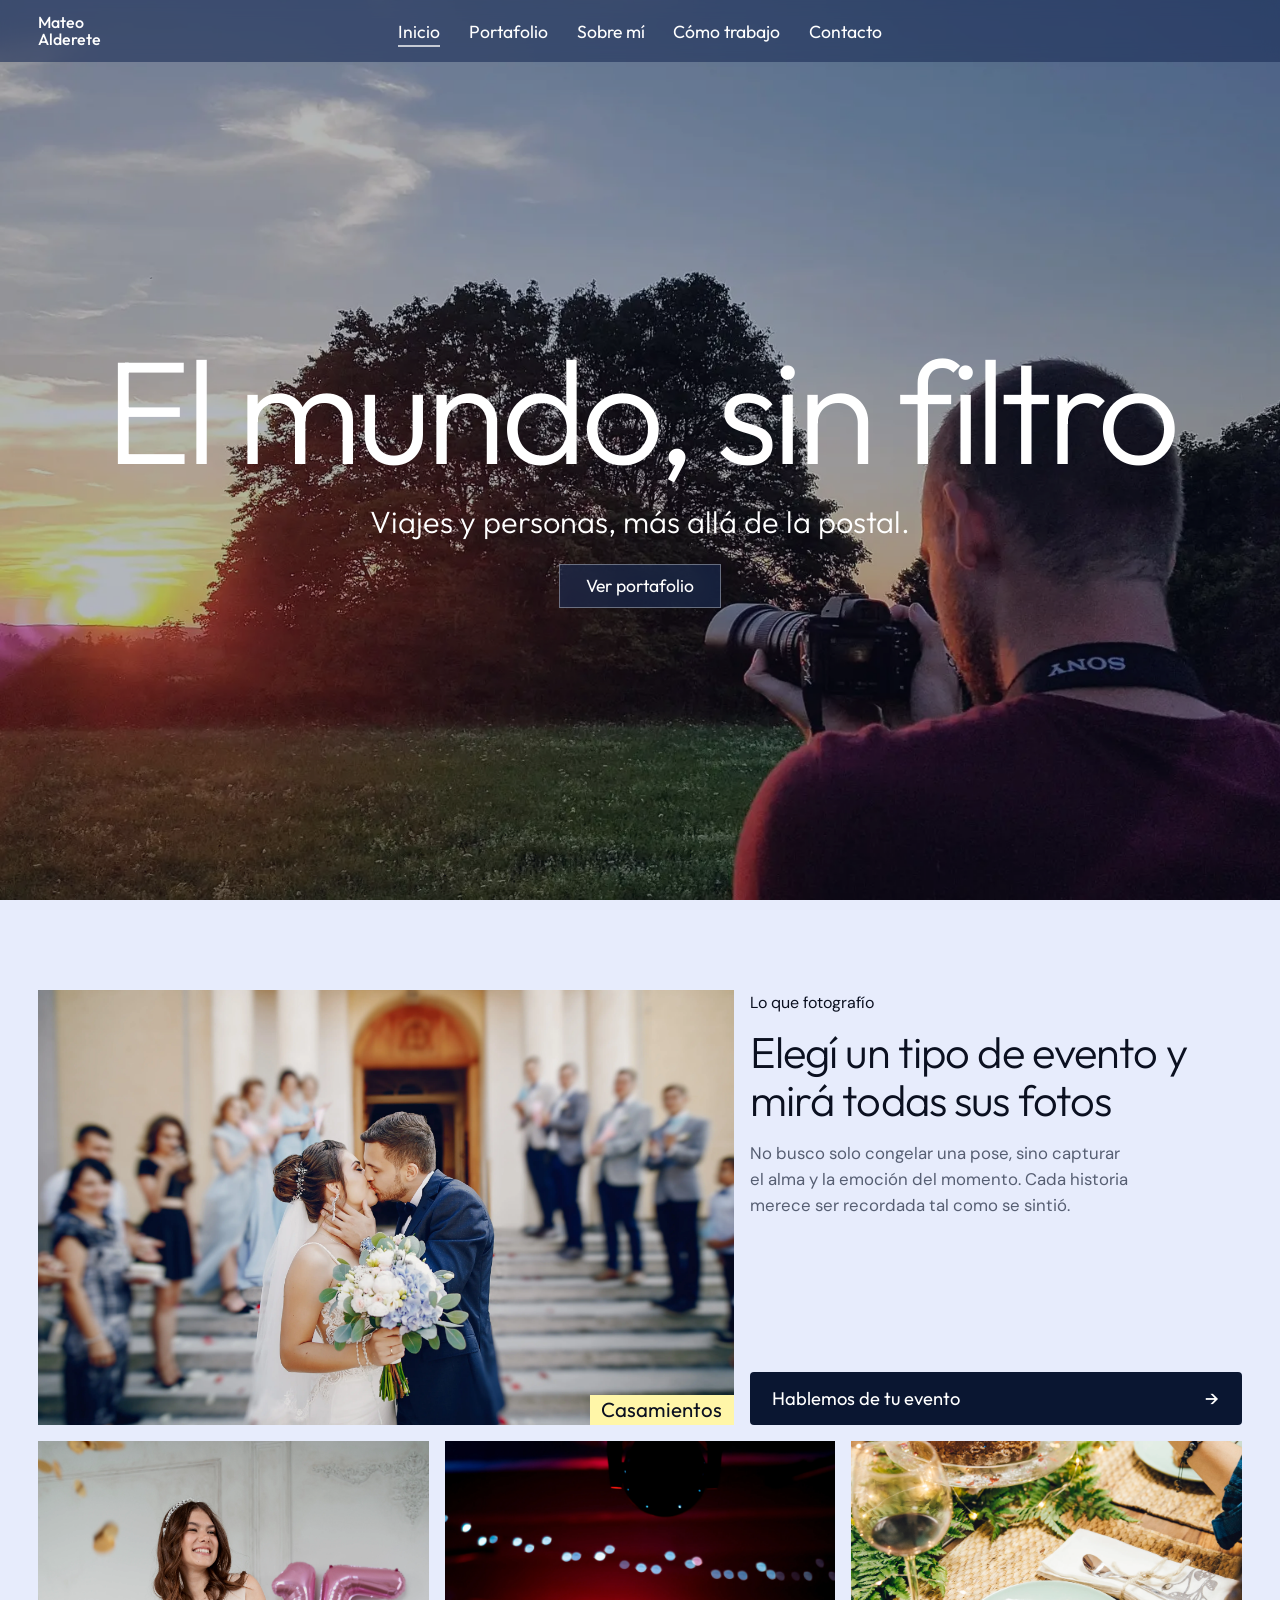
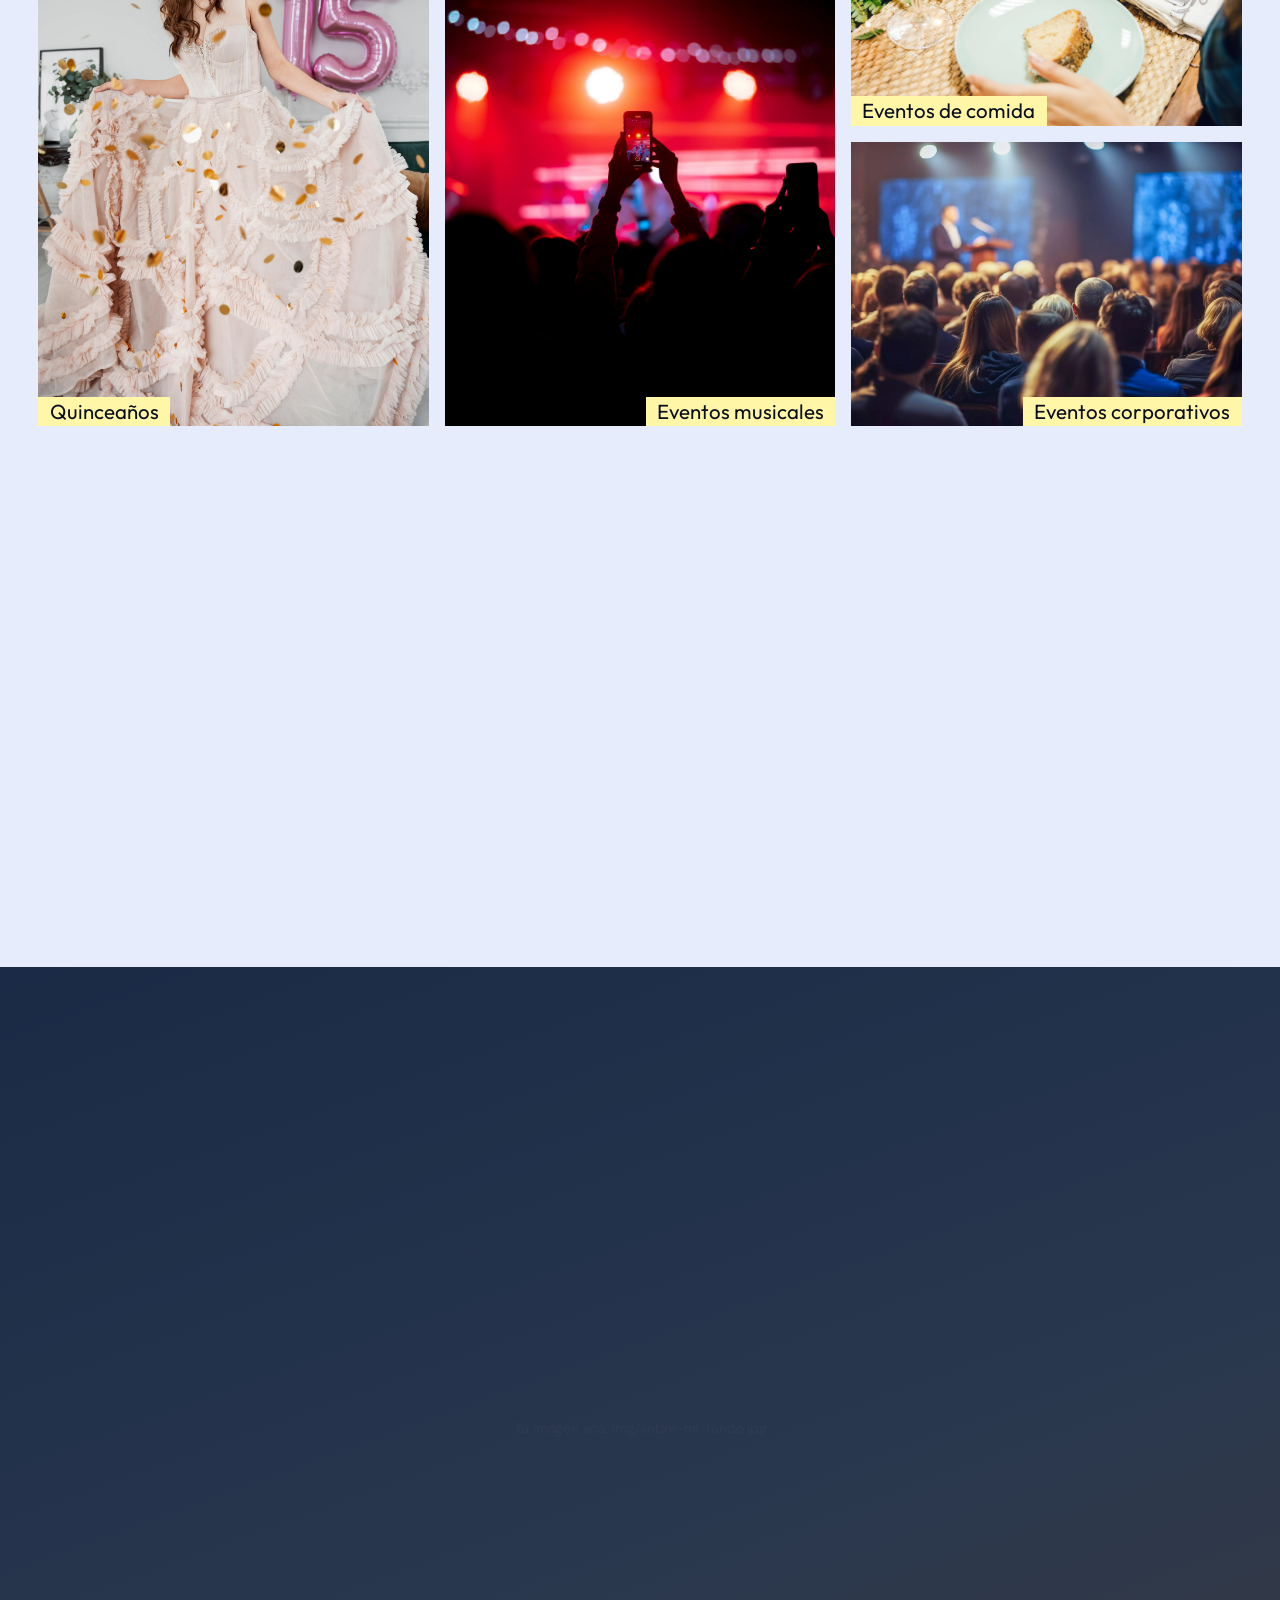
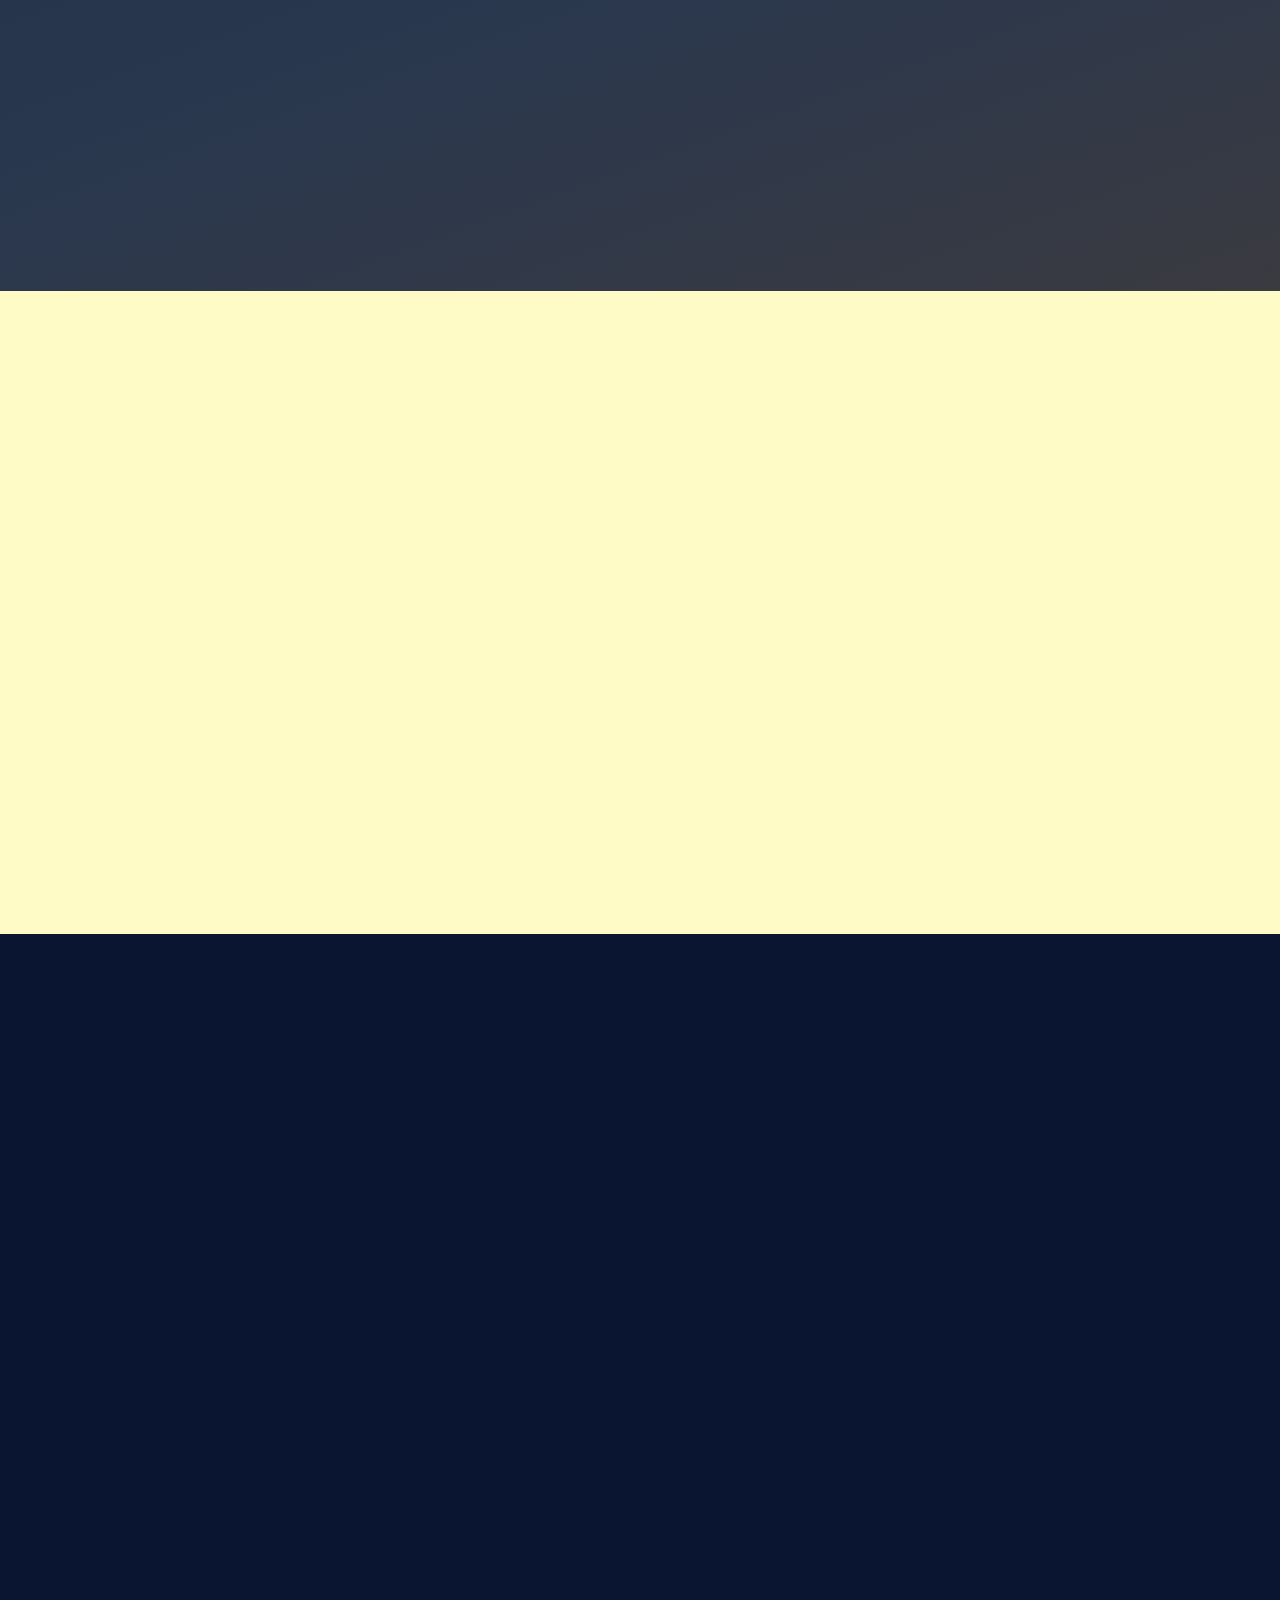
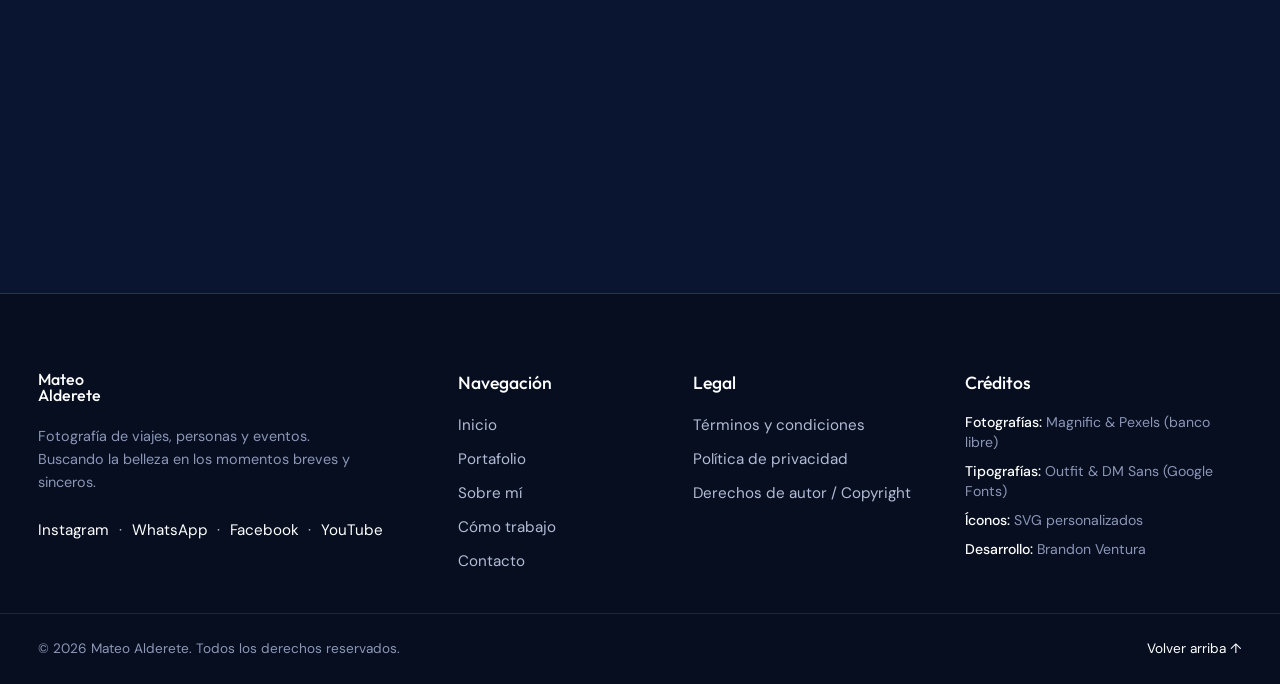
==== index.html @ dc706f27 "Primer commit: sitio web base de Mateo Alderete" ====
<!DOCTYPE html>
<html lang="es">
<head>
  <meta charset="UTF-8">
  <meta name="viewport" content="width=device-width, initial-scale=1">
  <title>Mateo Alderete | Fotógrafo independiente</title>
  <meta name="description" content="Mateo Alderete, fotógrafo independiente de viajes y personas. Sitio de demostración con datos ficticios.">
  <!-- Sitio de práctica: que no aparezca en los buscadores -->
  <meta name="robots" content="noindex">

  <link rel="preconnect" href="https://fonts.googleapis.com">
  <link rel="preconnect" href="https://fonts.gstatic.com" crossorigin>
  <link href="https://fonts.googleapis.com/css2?family=DM+Sans:wght@400;500&family=Outfit:wght@300;400;500&display=swap" rel="stylesheet">
  <link rel="stylesheet" href="estilos.css">
</head>
<body>

  <!-- Ícono del círculo, se reutiliza en logo y botones -->
  <svg width="0" height="0" style="position:absolute" aria-hidden="true">
    <symbol id="icono-circulo" viewBox="0 0 24 24">
      <circle cx="12" cy="12" r="12" fill="currentColor"></circle>
      <circle cx="12" cy="12" r="7" fill="#fff"></circle>
      <circle cx="12" cy="12" r="4.5" fill="currentColor"></circle>
    </symbol>
  </svg>

  <!-- Encabezado -->
  <header class="encabezado">
    <a class="marca" href="#inicio" aria-label="Mateo Alderete, ir al inicio">
      <span>Mateo<br>Alderete</span>
    </a>


    <button class="boton-menu" id="boton-menu" type="button" aria-expanded="false" aria-controls="menu" aria-label="Menú">
      <span class="boton-menu__linea"></span>
      <span class="boton-menu__linea"></span>
      <span class="boton-menu__linea"></span>
    </button>


    <nav class="menu" id="menu" aria-label="Principal">
      <a class="menu__enlace" href="#inicio">Inicio</a>
      <a class="menu__enlace" href="#portafolio">Portafolio</a>
      <a class="menu__enlace" href="#sobre-mi">Sobre mí</a>
      <a class="menu__enlace" href="#como-trabajo">Cómo trabajo</a>
      <a class="menu__enlace" href="#contacto">Contacto</a>
    </nav>
  </header>

  <main>

    <!-- Inicio -->
    <section class="portada" id="inicio">
      <div class="marco marco--fondo"><img src="img/img-portada-inicio/Fondo-inicio.webp" alt=""></div>
      <div class="portada__contenido">
        <h1 class="portada__titulo">El mundo, sin filtro</h1>
        <p class="portada__texto">Viajes y personas, más allá de la postal.</p>
        <a class="boton-portada" href="#portafolio">Ver portafolio</a>
      </div>
    </section>

    <!-- Portafolio: mosaico de fotos sin huecos -->
    <section class="portafolio" id="portafolio">
      <div class="mosaico">

        <figure class="foto foto--1 foto--der marco">
          <img src="img/img-portafolio/casamientos.webp" alt="Fotografía de casamientos">
          <figcaption class="foto__titulo">Casamientos</figcaption>
          <a class="foto__enlace" href="galeria.html?tema=casamientos" aria-label="Ver la galería de casamientos"></a>
        </figure>
      
        <div class="mosaico__intro">
          <div>
            <p class="mosaico__etiqueta">Lo que fotografío</p>
            <h2 class="mosaico__titulo">Elegí un tipo de evento y mirá todas sus fotos</h2>
            
            <p class="mosaico__texto">
              No busco solo congelar una pose, sino capturar el alma y la emoción del momento. Cada historia merece ser recordada tal como se sintió.
            </p>

          </div>

          <a class="boton-portafolio" href="#contacto">
            <span>Hablemos de tu evento</span>
            <span class="flecha" aria-hidden="true">→</span>
          </a>

        </div>
      
        <figure class="foto foto--2 marco">
          <img src="img/img-portafolio/quinceaños.webp" alt="Fotografía de quinceaños" loading="lazy">
          <figcaption class="foto__titulo">Quinceaños</figcaption>
          <a class="foto__enlace" href="galeria.html?tema=quinceanos" aria-label="Ver la galería de quinceaños"></a>
        </figure>
      
        <figure class="foto foto--3 foto--der marco">
          <img src="img/img-portafolio/eventos-musicales.webp" alt="Fotografía de eventos musicales" loading="lazy">
          <figcaption class="foto__titulo">Eventos musicales</figcaption>
          <a class="foto__enlace" href="galeria.html?tema=musica" aria-label="Ver la galería de eventos musicales"></a>
        </figure>
      
        <figure class="foto foto--4 marco">
          <img src="img/img-portafolio/eventos-comidas.webp" alt="Fotografía de eventos de comida" loading="lazy">
          <figcaption class="foto__titulo">Eventos de comida</figcaption>
          <a class="foto__enlace" href="galeria.html?tema=comida" aria-label="Ver la galería de eventos de comida"></a>
        </figure>
      
        <figure class="foto foto--5 foto--der marco">
          <img src="img/img-portafolio/eventos-corporativos.webp" alt="Fotografía de eventos corporativos" loading="lazy">
          <figcaption class="foto__titulo">Eventos corporativos</figcaption>
          <a class="foto__enlace" href="galeria.html?tema=corporativos" aria-label="Ver la galería de eventos corporativos"></a>
        </figure>
      
        <figure class="foto foto--6 marco">
          <img src="img/img-portafolio/cumpleaños.webp" alt="Fotografía de cumpleaños" loading="lazy">
          <figcaption class="foto__titulo">Cumpleaños</figcaption>
          <a class="foto__enlace" href="galeria.html?tema=cumpleanos" aria-label="Ver la galería de cumpleaños"></a>
        </figure>
      
        <figure class="foto foto--7 foto--der marco">
          <img src="img/img-portafolio/retratos-familia.webp" alt="Fotografía de retratos y familias" loading="lazy">
          <figcaption class="foto__titulo">Retratos y familias</figcaption>
          <a class="foto__enlace" href="galeria.html?tema=familias" aria-label="Ver la galería de retratos y familias"></a>
        </figure>
      
      </div>
    </section>

    <!-- Sobre mí -->
    <section class="sobre-mi" id="sobre-mi">
      <div class="marco marco--fondo"><img src="img/sobre-mi-fondo.jpg" alt="" loading="lazy"></div>
      <div class="sobre-mi__interior">

        <!-- Bloque 1: Editorial en 2 Columnas -->
       <div class="sobre-mi__editorial">
         
         <!-- Columna izquierda: Tu foto personal con etiqueta -->
         <div class="sobre-mi__foto-col">
           <div class="marco marco--retrato">
             <img src="img/img-sobreMI/perfil-sobremi.webp" alt="Retrato de Mateo Alderete" loading="lazy">
           </div>
           <span class="sobre-mi__insignia">Mateo Alderete · Detrás del lente</span>
         </div>
       
         <!-- Columna derecha: Tu historia y botón -->
         <div class="sobre-mi__texto-col">
           <p class="mosaico__etiqueta">Sobre mí</p>
           <h2 class="sobre-mi__titulo">La belleza está en lo espontáneo, no en lo forzado.</h2>
           <p class="sobre-mi__parrafo">
             Soy Mateo, fotógrafo apasionado por los viajes y las historias humanas. Mi objetivo en cada evento es pasar desapercibido para que vos y los tuyos disfruten sin la presión de una cámara encima.
           </p>
           <p class="sobre-mi__parrafo">
             No armo escenas predecibles ni poses rígidas: busco los abrazos apretados, las miradas cómplices y la emoción real tal como sucede.
           </p>
       
           <a class="boton-portafolio" href="#como-trabajo">
             <span>Conocé mi forma de trabajar</span>
             <span class="flecha" aria-hidden="true">→</span>
           </a>
         </div>
       
       </div>
       
       <!-- Bloque 2: Tira de Métricas y Confianza -->
       <div class="sobre-mi__datos">
         <div class="dato">
           <span class="dato__numero">+6</span>
           <span class="dato__texto">Años capturando momentos</span>
         </div>
         <div class="dato">
           <span class="dato__numero">100%</span>
           <span class="dato__texto">Luz y emociones naturales</span>
         </div>
         <div class="dato">
           <span class="dato__numero">HD</span>
           <span class="dato__texto">Galería digital en máxima calidad</span>
         </div>
        
       </div>
    
    </section>

    <!-- Cómo trabajo -->
    <section class="proceso" id="como-trabajo">
      <div class="proceso__interior">
        <p class="mosaico__etiqueta">Cómo trabajo</p>
        <h2 class="proceso__frase">Mi método es simple: estar presente. No armo escenas, espero a que ocurran. Lo que busco es captar lo que se siente, no solo lo que se ve.</h2>

        <ol class="pasos">
          <li class="paso">
            <span class="paso__numero">1</span>
            <h3>Charla</h3>
            <p>Me contás qué querés contar, para qué vas a usar las fotos y en qué fecha.</p>
          </li>
          <li class="paso">
            <span class="paso__numero">2</span>
            <h3>Propuesta</h3>
            <p>Armo un plan con lugares, tiempos y un presupuesto claro, sin letra chica.</p>
          </li>
          <li class="paso">
            <span class="paso__numero">3</span>
            <h3>Sesión</h3>
            <p>Fotografío con calma y sin posar de más. Vos ponés el contexto, yo el ojo.</p>
          </li>
          <li class="paso">
            <span class="paso__numero">4</span>
            <h3>Entrega</h3>
            <p>Recibís la galería editada en alta resolución y, si querés, copias impresas.</p>
          </li>
        </ol>
      </div>
    </section>

    <!-- Contacto -->
    <section class="contacto" id="contacto">
      <div class="contacto__interior">
        <h2 class="contacto__titulo">Creemos algo juntos</h2>

        <div class="contacto__cuadricula">
          <div class="marco marco--contacto"><img src="img/img-contacto/foto-contacto.webp" alt="Fotografía de Mateo Alderete" loading="lazy"></div>

          <div>
            <form class="formulario-contacto" id="formulario-contacto">
              <p class="contacto__pregunta">Contame sobre tu fecha y armamos una propuesta a tu medida.</p>
            
              <!-- Campo: Nombre -->
              <div class="campo">
                <label for="nombre">Tu nombre</label>
                <input type="text" id="nombre" name="nombre" placeholder="Ej. Camila" required>
              </div>
            
              <!-- Fila doble: Tipo de evento y Fecha -->
              <div class="campo-fila">
                <div class="campo">
                  <label for="evento">Tipo de evento</label>
                  <select id="evento" name="evento" required>
                    <option value="" disabled selected>Seleccioná una opción</option>
                    <option value="Casamiento">Casamiento</option>
                    <option value="Quinceaños">Quinceaños</option>
                    <option value="Evento musical">Evento musical</option>
                    <option value="Evento gastronómico">Evento gastronómico</option>
                    <option value="Corporativo">Corporativo</option>
                    <option value="Cumpleaños">Cumpleaños</option>
                    <option value="Retratos y familias">Retratos y familias</option>
                    <option value="Otro">Otro proyecto</option>
                  </select>
                </div>
            
                <div class="campo">
                  <label for="fecha">Fecha estimada</label>
                  <input type="date" id="fecha" name="fecha">
                </div>
              </div>
            
              <!-- Campo: Mensaje opcional -->
              <div class="campo">
                <label for="mensaje">Detalles (lugar, horarios o ideas)</label>
                <textarea id="mensaje" name="mensaje" rows="3" placeholder="¿Dónde se festeja? ¿Qué momentos son los más importantes?"></textarea>
              </div>
            
              <!-- Botón de envío -->
              <button type="submit" class="boton-portafolio boton-enviar">
                <span>Enviar consulta por WhatsApp</span>
                <span class="flecha" aria-hidden="true">→</span>
              </button>
            
              <!-- Canales secundarios directos -->
              <div class="contacto__alternativas">
                <span>O también:</span>
                <a href="mailto:contacto@example.com">contacto@example.com</a>
                <span>·</span>
                <a href="https://www.instagram.com/" target="_blank" rel="noopener">@mateoalderete.fotos</a>
              </div>
            </form>
          </div>
        </div>
      </div>
    </section>

  </main>

  <!-- Pie de página -->
<footer class="pie">
  <div class="pie__interior">

    <!-- Columna 1: Marca y Redes -->
    <div class="pie__columna">
      <a class="marca pie__marca" href="#inicio">
        <span>Mateo<br>Alderete</span>
      </a>
      <p class="pie__descripcion">Fotografía de viajes, personas y eventos. Buscando la belleza en los momentos breves y sinceros.</p>
      
      <div class="pie__redes">
        <a href="https://www.instagram.com/" target="_blank" rel="noopener" aria-label="Instagram">Instagram</a>
        <span>·</span>
        <a href="https://wa.me/5491100000000" target="_blank" rel="noopener" aria-label="WhatsApp">WhatsApp</a>
        <span>·</span>
        <a href="https://www.facebook.com/" target="_blank" rel="noopener" aria-label="Facebook">Facebook</a>
        <span>·</span>
        <a href="https://www.youtube.com/" target="_blank" rel="noopener" aria-label="YouTube">YouTube</a>
      </div>
    </div>

    <!-- Columna 2: Navegación rápida -->
    <div class="pie__columna">
      <h3 class="pie__subtitulo">Navegación</h3>
      <ul class="pie__lista">
        <li><a href="#inicio">Inicio</a></li>
        <li><a href="#portafolio">Portafolio</a></li>
        <li><a href="#sobre-mi">Sobre mí</a></li>
        <li><a href="#como-trabajo">Cómo trabajo</a></li>
        <li><a href="#contacto">Contacto</a></li>
      </ul>
    </div>

    <!-- Columna 3: Información Legal -->
    <div class="pie__columna">
      <h3 class="pie__subtitulo">Legal</h3>
      <ul class="pie__lista">
        <li><a href="terminos.html">Términos y condiciones</a></li>
        <li><a href="privacidad.html">Política de privacidad</a></li>
        <li><a href="derechos.html">Derechos de autor / Copyright</a></li>
      </ul>
    </div>

    <!-- Columna 4: Créditos y Recursos -->
    <div class="pie__columna">
      <h3 class="pie__subtitulo">Créditos</h3>
      <ul class="pie__lista pie__creditos">
        <li><span>Fotografías:</span> Magnific &amp; Pexels (banco libre)</li>
        <li><span>Tipografías:</span> Outfit &amp; DM Sans (Google Fonts)</li>
        <li><span>Íconos:</span> SVG personalizados</li>
        <li><span>Desarrollo:</span> Brandon Ventura</li>
      </ul>
    </div>

  </div>

  <!-- Barra inferior -->
  <div class="pie__barra-inferior">
    <p>© <span id="anio-actual">2026</span> Mateo Alderete. Todos los derechos reservados.</p>
    <a class="pie__volver" href="#inicio">Volver arriba ↑</a>
  </div>
</footer>

  <script src="principal.js"></script>
</body>
</html>
---- estilos.css ----
/* =========================================================
   ESTILOS.CSS - Mateo Alderete, fotógrafo
   
   ÍNDICE:
   1. Variables del sistema
   2. Base y reinicio
   3. Componentes globales (Marcos, Botones, Cursor)
   4. Encabezado y Navegación
   5. Portada (Hero)
   6. Portafolio (Mosaico)
   7. Sobre mí
   8. Cómo trabajo (Proceso)
   9. Contacto
   10. Pie de página
   11. Galería por tema y Visor (Lightbox)
   12. Animaciones y Transiciones
   13. Diseño adaptable (Responsive)
   14. Accesibilidad (Movimiento reducido)
   ========================================================= */


/* =========================================================
   1. VARIABLES DEL SISTEMA
   ========================================================= */
:root {
  --noche: #0a1631;
  --lavanda: #e7ecfc;
  --crema: #fffbc7;
  --marcador: #fff6a8;
  --tinta: #0b1020;
  --gris: #565e72;
  --claro: #b3bcd6;

  --fuente-titulo: "Outfit", "Helvetica Neue", Arial, sans-serif;
  --fuente-texto: "DM Sans", system-ui, sans-serif;

  --ancho: 1280px;
  --margen: clamp(1rem, 3vw, 2.5rem);
  --fila: clamp(5.5rem, 10.5vw, 9.5rem);
}


/* =========================================================
   2. BASE Y REINICIO
   ========================================================= */
* {
  box-sizing: border-box;
  margin: 0;
  padding: 0;
}

html {
  scroll-behavior: smooth;
  scroll-padding-top: 4rem;
}

body {
  background: var(--noche);
  color: var(--tinta);
  font: 400 1.05rem/1.6 var(--fuente-texto);
  overflow-x: hidden;
}

a {
  color: inherit;
  text-decoration: none;
}

button {
  font: inherit;
  color: inherit;
  cursor: pointer;
}

:focus-visible {
  outline: 3px solid #4f7cff;
  outline-offset: 3px;
}


/* =========================================================
   3. COMPONENTES GLOBALES
   ========================================================= */
/* Marco contenedor de imagen */
.marco {
  position: relative;
  overflow: hidden;
  background: #cfd6ee;
}

.marco img {
  position: absolute;
  inset: 0;
  width: 100%;
  height: 100%;
  object-fit: cover;
}

.marco--fondo {
  position: absolute;
  inset: 0;
}

.marco--retrato {
  aspect-ratio: 4 / 5;
}

.marco--contacto {
  aspect-ratio: 1;
}

/* Estado sin imagen (muestra ruta faltante) */
.marco.sin-imagen img {
  display: none;
}

.marco.sin-imagen::after {
  content: "Tu imagen acá: " attr(data-ruta);
  position: absolute;
  inset: 0;
  display: grid;
  place-items: center;
  padding: 1rem;
  text-align: center;
  font-size: .85rem;
  color: var(--gris);
}

/* Ícono de círculo reutilizable */
.icono-circulo {
  width: 1.1rem;
  height: 1.1rem;
  flex-shrink: 0;
  transition: transform .4s;
}

/* Botón barra blanco */
.boton-barra {
  display: flex;
  align-items: center;
  justify-content: space-between;
  gap: 2rem;
  width: min(100%, 40rem);
  padding: .6rem .9rem .6rem 1rem;
  background: #fff;
  color: var(--tinta);
  font: 400 1.3rem var(--fuente-titulo);
  transition: transform .25s;
}

.boton-barra .icono-circulo {
  width: 1.7rem;
  height: 1.7rem;
}

.boton-barra:hover {
  transform: translateY(-3px);
}

.boton-barra:hover .icono-circulo,
.marca:hover .icono-circulo {
  transform: rotate(90deg) scale(1.1);
}





/* =========================================================
   4. ENCABEZADO Y NAVEGACIÓN
   ========================================================= */
.encabezado {
  position: fixed;
  top: 0;
  left: 0;
  right: 0;
  z-index: 30;
  display: grid;
  grid-template-columns: 1fr auto 1fr;
  align-items: center;
  padding: .9rem var(--margen);
  background: rgba(28, 46, 88, .6);
  backdrop-filter: blur(8px);
}

.marca {
  color: #fff;
  font: 500 1rem/1.05 var(--fuente-titulo);
}

.menu {
  grid-column: 2;
  display: flex;
  gap: 1.8rem;
}

.menu__enlace {
  position: relative;
  padding: .3rem 0;
  color: #fff;
  font: 400 1.1rem var(--fuente-titulo);
}

.menu__enlace::after {
  content: "";
  position: absolute;
  left: 0;
  bottom: 0;
  width: 100%;
  height: 2px;
  background: rgba(255, 255, 255, .7);
  transform: scaleX(0);
  transform-origin: left;
  transition: transform .35s ease;
}

.menu__enlace:hover::after,
.menu__enlace.activo::after {
  transform: scaleX(1);
}

/* Botón hamburguesa (móvil) */
.boton-menu {
  display: none;
  flex-direction: column;
  justify-content: center;
  gap: 6px;
  width: 2.75rem;
  height: 2.75rem;
  padding: .6rem;
  border: 0;
  background: none;
}

.boton-menu__linea {
  display: block;
  height: 2px;
  background: #fff;
  transition: transform .3s ease, opacity .2s ease;
}

.boton-menu[aria-expanded="true"] .boton-menu__linea:nth-child(1) {
  transform: translateY(8px) rotate(45deg);
}

.boton-menu[aria-expanded="true"] .boton-menu__linea:nth-child(2) {
  opacity: 0;
}

.boton-menu[aria-expanded="true"] .boton-menu__linea:nth-child(3) {
  transform: translateY(-8px) rotate(-45deg);
}


/* =========================================================
   5. PORTADA (HERO)
   ========================================================= */
.portada {
  position: relative;
  isolation: isolate;
  min-height: 100vh;
  min-height: 100svh;
  display: grid;
  place-items: center;
  padding: 7rem var(--margen) 4rem;
  text-align: center;
  color: #fff;
  clip-path: inset(0);
}

.portada .marco--fondo {
  position: fixed;
  z-index: -2;
  background: linear-gradient(160deg, #4f6f98, #9db2d2 60%, #d3deee);
}

.portada::after {
  content: "";
  position: absolute;
  inset: 0;
  z-index: -1;
  background: rgba(10, 22, 49, .3);
}

.portada__contenido {
  display: flex;
  flex-direction: column;
  align-items: center;
  gap: 1.4rem;
  width: 100%;
}

.portada__titulo {
  font: 300 clamp(3.2rem, 11.5vw, 10rem)/.95 var(--fuente-titulo);
  letter-spacing: -.04em;
}

.portada__texto {
  font: 300 clamp(1.2rem, 2.4vw, 2rem) var(--fuente-titulo);
}

.boton-portada {
  padding: .6rem 1.6rem;
  border: 1px solid rgba(255, 255, 255, .35);
  background: rgba(28, 46, 88, .6);
  backdrop-filter: blur(8px);
  color: #fff;
  font: 400 1.1rem var(--fuente-titulo);
  transition: background .25s, transform .25s;
}

.boton-portada:hover {
  background: rgba(28, 46, 88, .85);
  transform: translateY(-3px);
}


/* =========================================================
   6. PORTAFOLIO (MOSAICO)
   ========================================================= */
.portafolio {
  padding: clamp(3.5rem, 7vw, 6rem) var(--margen);
  background: var(--lavanda);
}

.mosaico {
  display: grid;
  grid-template-columns: repeat(12, 1fr);
  grid-auto-rows: var(--fila);
  gap: 1rem;
  max-width: var(--ancho);
  margin: 0 auto;
}

.foto--1 { grid-column: 1 / span 7; grid-row: 1 / span 3; }
.mosaico__intro { grid-column: 8 / span 5; grid-row: 1 / span 3; }
.foto--2 { grid-column: 1 / span 4; grid-row: 4 / span 4; }
.foto--3 { grid-column: 5 / span 4; grid-row: 4 / span 4; }
.foto--4 { grid-column: 9 / span 4; grid-row: 4 / span 2; }
.foto--5 { grid-column: 9 / span 4; grid-row: 6 / span 2; }
.foto--6 { grid-column: 1 / span 5; grid-row: 8 / span 3; }
.foto--7 { grid-column: 6 / span 7; grid-row: 8 / span 3; }

.foto img {
  transition: transform .6s;
}

.foto:hover img {
  transform: scale(1.04);
}

.foto__titulo {
  position: absolute;
  left: 0;
  bottom: 0;
  padding: .15rem .7rem;
  background: var(--marcador);
  font: 400 clamp(1rem, 1.6vw, 1.35rem) var(--fuente-titulo);
}

.foto--der .foto__titulo {
  left: auto;
  right: 0;
}

.foto__enlace {
  position: absolute;
  inset: 0;
  z-index: 2;
  display: grid;
  place-items: center; /* Centra el texto vertical y horizontalmente */
  background: rgba(10, 22, 49, 0); /* Totalmente transparente al inicio */
  transition: background 0.3s ease;
  cursor: pointer; /* Muestra la manito normal de enlace */
}

/* El texto "Ver más" */
.foto__enlace::after {
  content: "Ver más";
  color: #fff;
  font: 500 1.15rem var(--fuente-titulo);
  letter-spacing: 0.05em;
  padding: 0.5rem 1.2rem;
  border: 1px solid rgba(255, 255, 255, 0.6);
  background: rgba(10, 22, 49, 0.4);
  backdrop-filter: blur(4px);
  opacity: 0;
  transform: translateY(8px); /* Empieza un poquito abajo */
  transition: opacity 0.3s ease, transform 0.3s ease;
}

/* Al pasar el mouse por la foto: oscurece el fondo y muestra el texto */
.foto:hover .foto__enlace {
  background: rgba(10, 22, 49, 0.45); /* Capa oscura sobre la imagen */
}

.foto:hover .foto__enlace::after {
  opacity: 1;
  transform: translateY(0); /* Sube suavemente a su posición centrada */
}

.mosaico__intro {
  display: flex;
  flex-direction: column;
  justify-content: space-between;
  gap: 1.5rem;
}

.mosaico__etiqueta {
  margin-bottom: .8rem;
  font-size: 1rem;
}

.mosaico__titulo {
  font: 300 clamp(1.8rem, 3.4vw, 3.1rem)/1.1 var(--fuente-titulo);
  letter-spacing: -.02em;
}

.mosaico__texto {
  margin-top: 1rem;
  color: var(--gris);
  font-size: 1.05rem;
  line-height: 1.55;
  max-width: 32ch; /* Evita que las líneas queden demasiado largas para facilitar la lectura */
}


.boton-portafolio { /*-----Boton de portafolio que redirige a la seccion de contacto------*/
  display: inline-flex;
  align-items: center;
  justify-content: space-between;
  gap: 1.5rem;
  width: 100%;
  padding: 0.85rem 1.4rem;
  background: var(--noche);
  color: #fff;
  font: 400 1.15rem var(--fuente-titulo);
  border-radius: 4px;
  transition: transform 0.25s ease, background 0.25s ease;
}

.boton-portafolio .flecha {
  font-size: 1.3rem;
  transition: transform 0.25s ease;
}

.boton-portafolio:hover {
  background: #172a56;
  transform: translateY(-2px);
}

.boton-portafolio:hover .flecha {
  transform: translateX(6px); /* La flecha avanza sutilmente hacia la derecha */
}


/* =========================================================
   7. SOBRE MÍ
   ========================================================= */
.sobre-mi {
  position: relative;
  isolation: isolate;
  padding: clamp(4rem, 8vw, 7rem) var(--margen);
  color: #fff;
}

.sobre-mi .marco--fondo {
  z-index: -2;
  background: linear-gradient(160deg, #2b3f5c, #4a5a6d 60%, #6b5f52);
}

.sobre-mi::after {
  content: "";
  position: absolute;
  inset: 0;
  z-index: -1;
  background: rgba(10, 22, 49, .5);
}

.sobre-mi__interior {
  max-width: var(--ancho);
  margin: 0 auto;
}

/* Layout editorial en 2 columnas */
.sobre-mi__editorial {
  display: grid;
  grid-template-columns: minmax(18rem, 24rem) 1fr;
  gap: clamp(2rem, 5vw, 4.5rem);
  align-items: center;
}

/* Columna de la foto con insignia */
.sobre-mi__foto-col {
  position: relative;
}

.sobre-mi__foto-col .marco--retrato {
  box-shadow: 0 15px 35px rgba(0, 0, 0, 0.4);
  border-radius: 4px;
}

.sobre-mi__insignia {
  display: block;
  margin-top: 0.8rem;
  font-size: 0.9rem;
  color: var(--claro);
  letter-spacing: 0.05em;
  text-align: center;
}

/* Columna de texto */
.sobre-mi__texto-col {
  display: flex;
  flex-direction: column;
  gap: 1.2rem;
}

.sobre-mi__titulo {
  font: 300 clamp(2rem, 3.8vw, 3.2rem)/1.15 var(--fuente-titulo);
  letter-spacing: -.02em;
}

.sobre-mi__parrafo {
  color: #d1d8ec;
  font-size: 1.1rem;
  line-height: 1.6;
  max-width: 52ch;
}

.sobre-mi__texto-col .boton-portafolio {
  align-self: flex-start;
  width: auto;
  margin-top: 0.5rem;
}

/* Bloque inferior: métricas y datos de confianza */
.sobre-mi__datos {
  display: grid;
  grid-template-columns: repeat(3, 1fr);
  gap: 1.5rem;
  margin-top: clamp(3rem, 6vw, 5rem);
  padding-top: clamp(2rem, 4vw, 3rem);
  border-top: 1px solid rgba(255, 255, 255, 0.2);
}

.dato {
  display: flex;
  flex-direction: column;
  gap: 0.3rem;
}

.dato__numero {
  font: 300 clamp(2.2rem, 4vw, 3.4rem)/1 var(--fuente-titulo);
  color: var(--crema);
}

.dato__texto {
  color: var(--claro);
  font-size: 0.95rem;
  line-height: 1.4;
}


/* =========================================================
   8. CÓMO TRABAJO (PROCESO)
   ========================================================= */
.proceso {
  padding: clamp(3.5rem, 7vw, 6rem) var(--margen);
  background: var(--crema);
}

.proceso__interior {
  max-width: var(--ancho);
  margin: 0 auto;
}

.proceso__frase {
  max-width: 26em;
  margin-bottom: clamp(2.5rem, 5vw, 4rem);
  font: 300 clamp(1.7rem, 3.9vw, 3.4rem)/1.12 var(--fuente-titulo);
  letter-spacing: -.02em;
}

.pasos {
  display: grid;
  grid-template-columns: repeat(4, 1fr);
  gap: 1.5rem;
  list-style: none;
}

.paso {
  padding-top: 1rem;
  border-top: 2px solid var(--tinta);
}

.paso__numero {
  display: block;
  margin-bottom: .6rem;
  font: 300 clamp(2.4rem, 4vw, 3.6rem)/1 var(--fuente-titulo);
}

.paso h3 {
  margin-bottom: .4rem;
  font: 500 1.35rem var(--fuente-titulo);
}

.paso p {
  color: var(--gris);
}


/* =========================================================
   9. CONTACTO
   ========================================================= */
.contacto {
  padding: clamp(3.5rem, 7vw, 6rem) var(--margen);
  background: var(--noche);
  color: #fff;
}

.contacto__interior {
  max-width: var(--ancho);
  margin: 0 auto;
}

.contacto__titulo {
  margin-bottom: clamp(2rem, 5vw, 4rem);
  font: 300 clamp(3rem, 11vw, 9.5rem)/.95 var(--fuente-titulo);
  letter-spacing: -.04em;
}

.contacto__cuadricula {
  display: grid;
  grid-template-columns: minmax(0, 5fr) minmax(0, 6fr);
  gap: clamp(2rem, 6vw, 6rem);
  align-items: start;
}

.contacto__pregunta {
  margin-bottom: 1.5rem;
  font: 300 clamp(1.5rem, 2.6vw, 2.2rem)/1.25 var(--fuente-titulo);
}

/* Formulario de contacto */
.formulario-contacto {
  display: flex;
  flex-direction: column;
  gap: 1.2rem;
}

.campo {
  display: flex;
  flex-direction: column;
  gap: 0.4rem;
}

.campo label {
  font-size: 0.95rem;
  color: var(--claro);
  font-family: var(--fuente-titulo);
}

.campo input,
.campo select,
.campo textarea {
  width: 100%;
  padding: 0.8rem 1rem;
  background: rgba(255, 255, 255, 0.05);
  border: 1px solid rgba(255, 255, 255, 0.2);
  border-radius: 4px;
  color: #fff;
  font: 400 1rem var(--fuente-texto);
  transition: border-color 0.25s, background 0.25s;
}

.campo select option {
  background: var(--noche);
  color: #fff;
}

.campo input:focus,
.campo select:focus,
.campo textarea:focus {
  outline: none;
  border-color: #6a95ff;
  background: rgba(255, 255, 255, 0.1);
}

.campo textarea {
  resize: vertical;
}

/* Fila de 2 campos en pantalla grande */
.campo-fila {
  display: grid;
  grid-template-columns: 1fr 1fr;
  gap: 1rem;
}

.boton-enviar {
  border: none;
  width: 100%;
  cursor: pointer;
  margin-top: 0.5rem;
}

/* Enlaces secundarios (correo / instagram) */
.contacto__alternativas {
  display: flex;
  align-items: center;
  justify-content: center;
  gap: 0.8rem;
  margin-top: 0.8rem;
  font-size: 0.9rem;
  color: var(--claro);
}

.contacto__alternativas a {
  color: #fff;
  text-decoration: underline;
}



/* =========================================================
   PIE DE PÁGINA
   ========================================================= */
.pie {
  background: #060e20; /* Tono azul noche un poco más profundo */
  border-top: 1px solid rgba(255, 255, 255, 0.15);
  color: var(--claro);
  font-size: 0.95rem;
}

.pie__interior {
  display: grid;
  grid-template-columns: 2fr 1fr 1.2fr 1.5fr; /* 4 columnas balanceadas */
  gap: clamp(2rem, 4vw, 4rem);
  max-width: var(--ancho);
  margin: 0 auto;
  padding: clamp(3rem, 6vw, 5rem) var(--margen) 2.5rem;
}

.pie__columna {
  display: flex;
  flex-direction: column;
  gap: 1rem;
}

.pie__marca {
  display: inline-block;
  margin-bottom: 0.3rem;
}

.pie__descripcion {
  font-size: 0.9rem;
  line-height: 1.6;
  max-width: 32ch;
  color: #8c97b8;
}

.pie__subtitulo {
  font: 500 1.1rem var(--fuente-titulo);
  color: #fff;
  margin-bottom: 0.2rem;
}

.pie__lista {
  list-style: none;
  display: flex;
  flex-direction: column;
  gap: 0.6rem;
}

.pie__lista a {
  color: var(--claro);
  transition: color 0.2s ease;
}

.pie__lista a:hover {
  color: #fff;
  text-decoration: underline;
}

/* Créditos */
.pie__creditos li {
  font-size: 0.88rem;
  line-height: 1.4;
  color: #8c97b8;
}

.pie__creditos span {
  color: #fff;
  font-weight: 500;
}

/* Redes sociales */
.pie__redes {
  display: flex;
  align-items: center;
  gap: 0.6rem;
  margin-top: 0.5rem;
  font-size: 0.95rem;
}

.pie__redes a {
  color: #fff;
  transition: opacity 0.2s;
}

.pie__redes a:hover {
  opacity: 0.7;
}

/* Barra inferior */
.pie__barra-inferior {
  display: flex;
  flex-wrap: wrap;
  justify-content: space-between;
  align-items: center;
  gap: 1rem;
  max-width: var(--ancho);
  margin: 0 auto;
  padding: 1.5rem var(--margen);
  border-top: 1px solid rgba(255, 255, 255, 0.1);
  font-size: 0.85rem;
  color: #8c97b8;
}

.pie__volver {
  color: #fff;
  transition: transform 0.2s;
}

.pie__volver:hover {
  transform: translateY(-2px);
}


/* =========================================================
   11. GALERÍA POR TEMA Y VISOR (LIGHTBOX)
   ========================================================= */
.galeria {
  padding: 7rem var(--margen) clamp(3.5rem, 7vw, 6rem);
  background: var(--lavanda);
}

.galeria .foto {
  cursor: zoom-in;
}

.galeria__interior {
  max-width: var(--ancho);
  margin: 0 auto;
}

.galeria__volver,
.galeria__siguiente {
  display: inline-block;
  border-bottom: 1px solid var(--tinta);
  font: 400 1.1rem var(--fuente-titulo);
}

.galeria__titulo {
  margin-top: 1.5rem;
  font: 300 clamp(3rem, 9vw, 7.5rem)/.95 var(--fuente-titulo);
  letter-spacing: -.04em;
}

.galeria__texto {
  max-width: 34em;
  margin: 1.2rem 0 clamp(2rem, 4vw, 3rem);
  color: var(--gris);
  font-size: 1.2rem;
}

.galeria__cuadricula {
  display: grid;
  grid-template-columns: repeat(3, 1fr);
  grid-auto-flow: dense;
  grid-auto-rows: var(--fila);
  gap: 1rem;
}

.galeria__cuadricula .foto {
  grid-row: span 3;
}

.galeria__cuadricula .foto:nth-child(4n) {
  grid-column: span 2;
}

.galeria__siguiente {
  margin-top: clamp(2.5rem, 5vw, 4rem);
}

/* Visor modal de fotos */
.visor {
  width: 100%;
  height: 100%;
  max-width: none;
  max-height: none;
  padding: 0;
  border: 0;
  background: transparent;
  color: #fff;
}

.visor[open] {
  display: grid;
  place-items: center;
  animation: abrir-visor .3s ease;
}

.visor::backdrop {
  background: rgba(5, 10, 25, .92);
  backdrop-filter: blur(6px);
}

.visor__figura {
  display: grid;
  justify-items: center;
  gap: .8rem;
  max-width: min(92vw, 1200px);
}

.visor__figura img {
  max-width: 100%;
  max-height: 78vh;
  object-fit: contain;
  opacity: 0;
  transition: opacity .35s ease;
}

.visor__figura img.lista {
  opacity: 1;
}

.visor figcaption {
  font: 300 1.3rem var(--fuente-titulo);
}

.visor__cerrar,
.visor__flecha {
  position: absolute;
  width: 3rem;
  height: 3rem;
  border: 1px solid rgba(255, 255, 255, .35);
  background: rgba(28, 46, 88, .6);
  color: #fff;
  font-size: 1.8rem;
  line-height: 1;
  transition: background .25s;
}

.visor__cerrar:hover,
.visor__flecha:hover {
  background: rgba(28, 46, 88, .9);
}

.visor__cerrar {
  top: 1rem;
  right: 1rem;
}

.visor__flecha {
  top: 50%;
  translate: 0 -50%;
}

.visor__flecha--ant {
  left: 1rem;
}

.visor__flecha--sig {
  right: 1rem;
}


/* =========================================================
   12. ANIMACIONES Y TRANSICIONES
   ========================================================= */
/* Portada al cargar */
.palabra {
  display: inline-block;
  overflow: hidden;
  vertical-align: top;
  padding: .08em 0 .12em;
  margin: -.08em 0 -.12em;
}

.palabra > span {
  display: inline-block;
  animation: subir-palabra .9s cubic-bezier(.2, .8, .2, 1) backwards;
  animation-delay: calc(var(--i) * 90ms + 200ms);
}

.entra {
  animation: aparecer-arriba .8s ease backwards;
  animation-delay: calc(var(--i) * 90ms + 300ms);
}

@keyframes subir-palabra {
  from { transform: translateY(110%); }
}

@keyframes aparecer-arriba {
  from {
    opacity: 0;
    transform: translateY(1rem);
  }
}

@keyframes abrir-visor {
  from { opacity: 0; }
}

/* Scroll reveal (aparición al bajar) */
.revelar {
  opacity: 0;
  transform: translateY(1.5rem);
  transition: opacity .8s ease, transform .8s cubic-bezier(.2, .8, .2, 1);
}

.revelar.visible {
  opacity: 1;
  transform: none;
}

.foto.revelar {
  opacity: 1;
  transform: none;
  transition: none;
}

.foto.revelar::before {
  content: "";
  position: absolute;
  inset: 0;
  z-index: 3;
  background: var(--lavanda);
  transform-origin: right;
  transition: transform 1s cubic-bezier(.2, .8, .2, 1);
  transition-delay: inherit;
  pointer-events: none;
}

.foto.revelar.visible::before {
  transform: scaleX(0);
}

/* Efecto magnético para botones */
.boton-portada:hover,
.boton-barra:hover {
  transform: translate(var(--mx, 0px), calc(var(--my, 0px) - 3px));
}


/* =========================================================
   13. DISEÑO ADAPTABLE (RESPONSIVE)
   ========================================================= */
@media (max-width: 900px) {
  .boton-menu {
    display: flex;
  }

  .encabezado {
    display: flex;
    justify-content: space-between;
  }

  .menu {
    display: none;
    position: absolute;
    top: 100%;
    left: 0;
    right: 0;
    flex-direction: column;
    align-items: center;
    gap: 1rem;
    padding: 1.2rem var(--margen);
    background: rgba(28, 46, 88, .95);
  }

  .menu.abierto {
    display: flex;
  }

  /* Mosaico principal */
  .mosaico {
    grid-template-columns: repeat(2, 1fr);
    grid-auto-rows: auto;
    gap: .75rem;
  }

  .foto {
    grid-column: auto;
    grid-row: auto;
    aspect-ratio: 4 / 5;
  }

  .foto--1,
  .foto--6,
  .foto--7 {
    grid-column: 1 / -1;
    aspect-ratio: 3 / 2;
  }

  .mosaico__intro {
    order: -1;
    grid-column: 1 / -1;
    grid-row: auto;
    gap: 1.5rem;
  }

  /* Sobre mí */
.sobre-mi__editorial {
  grid-template-columns: 1fr;
  text-align: left;
}

.sobre-mi__foto-col {
  max-width: 22rem;
  margin: 0 auto;
}

.sobre-mi__datos {
    grid-template-columns: 1fr; /* Uno debajo del otro en celulares pequeños */
    gap: 1.5rem;
  }

  /* Proceso y Contacto */
  .pasos {
    grid-template-columns: repeat(2, 1fr);
  }

  .contacto__cuadricula {
    grid-template-columns: 1fr;
  }

  /* Galería por tema */
  .galeria__cuadricula {
    grid-template-columns: repeat(2, 1fr);
    grid-auto-rows: auto;
    gap: .75rem;
  }

  .galeria__cuadricula .foto,
  .galeria__cuadricula .foto:nth-child(4n) {
    grid-column: auto;
    grid-row: auto;
  }
  
  .pasos {
    grid-template-columns: 1fr;
  }

  .canal {
    grid-template-columns: 1fr;
    gap: 0;
  }

  .campo-fila {
    grid-template-columns: 1fr;
  }

  .pie__interior {
    grid-template-columns: 1fr; /* En tablets y celulares se apila una columna debajo de la otra */
  }


}




/* =========================================================
   14. ACCESIBILIDAD (MOVIMIENTO REDUCIDO)
   ========================================================= */
@media (prefers-reduced-motion: reduce) {
  *,
  *::before,
  *::after {
    animation: none !important;
    transition: none !important;
    scroll-behavior: auto !important;
  }

  .revelar,
  .foto.revelar {
    opacity: 1;
    transform: none;
    clip-path: none;
  }

  .foto.revelar::before {
    display: none;
  }

}
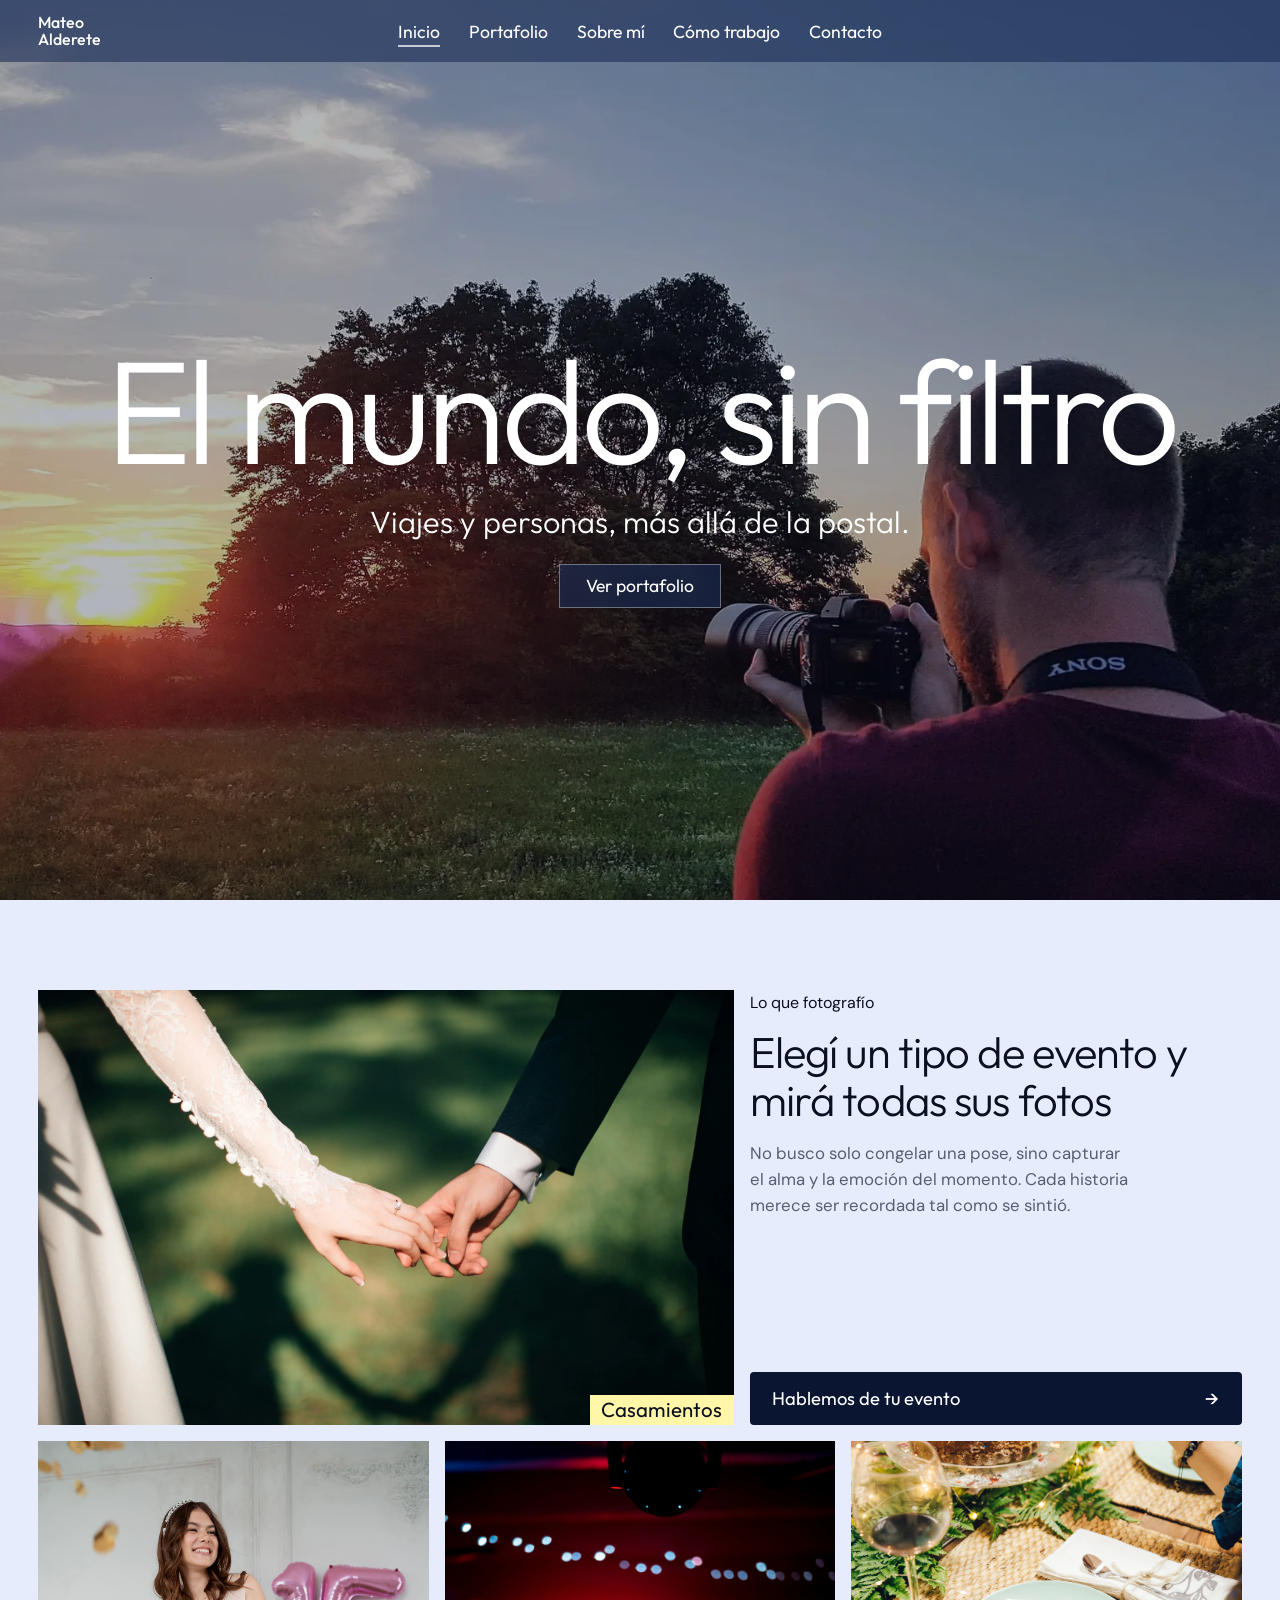
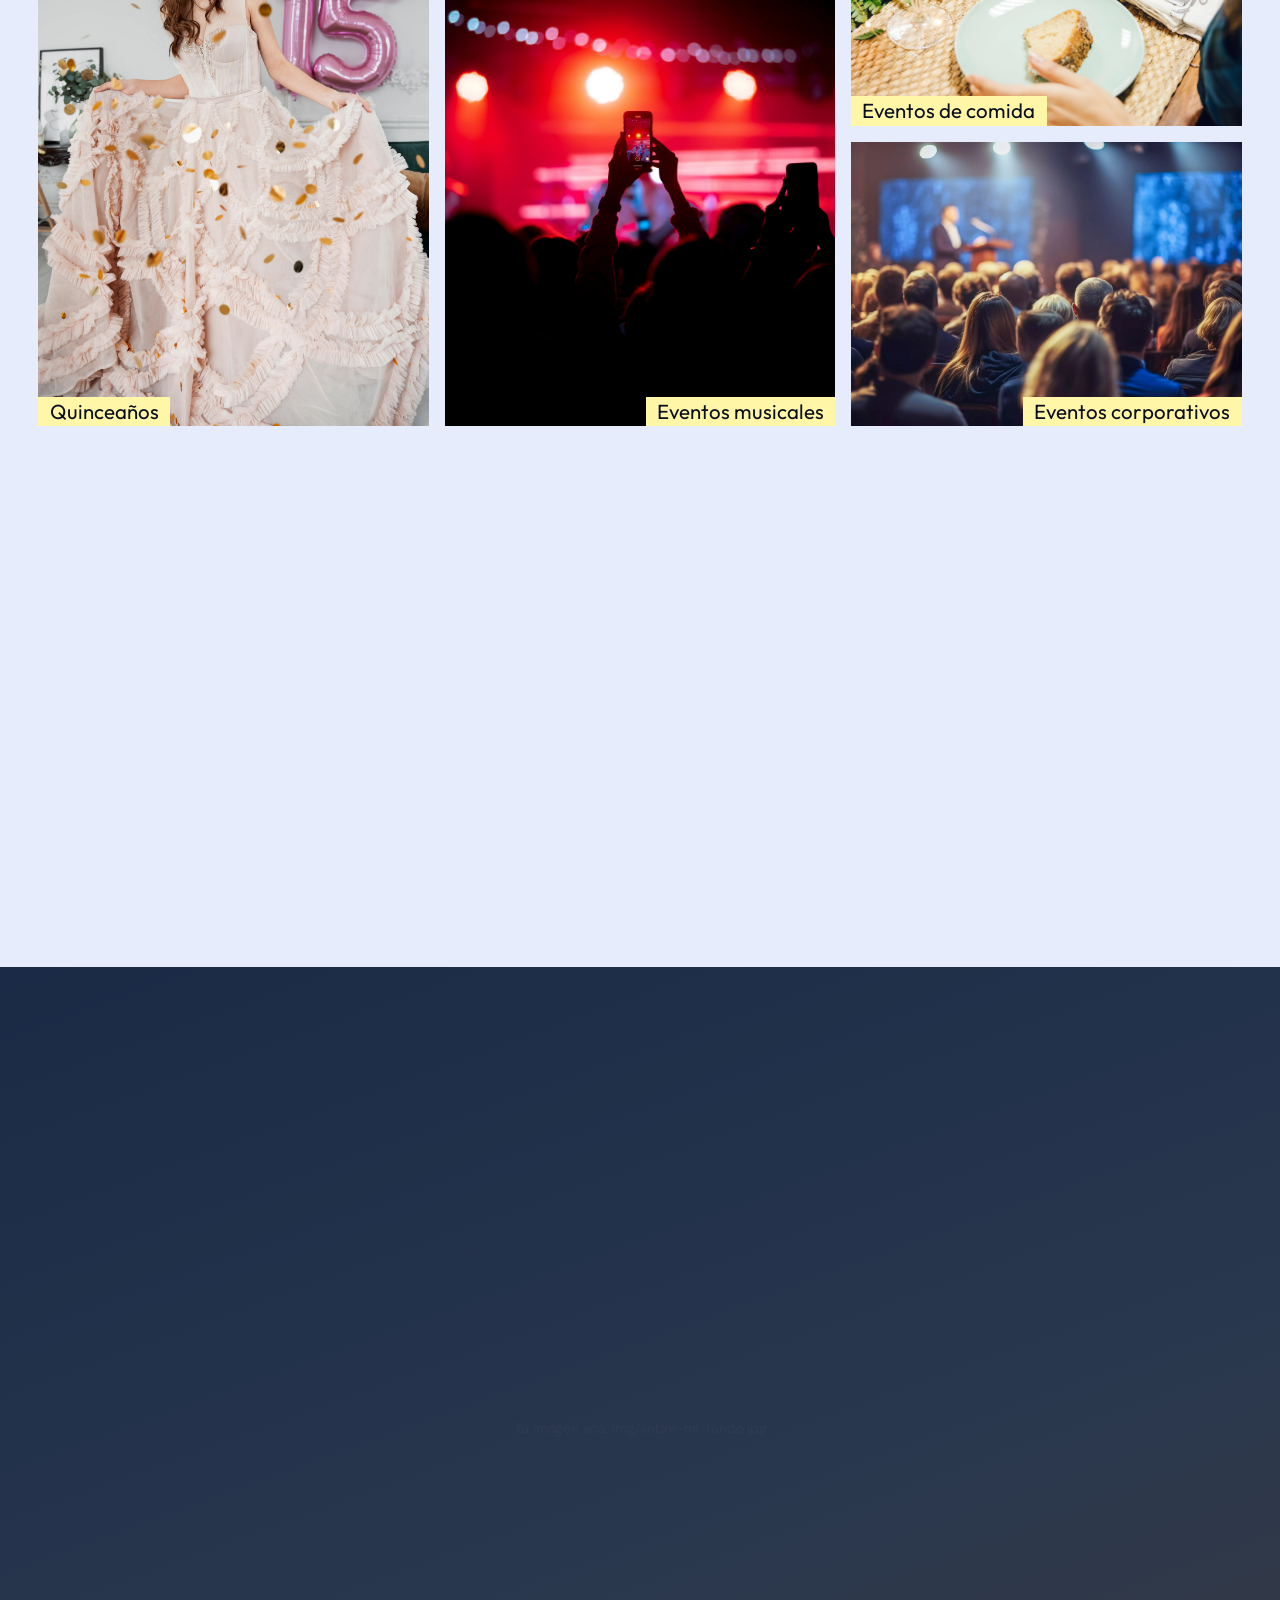
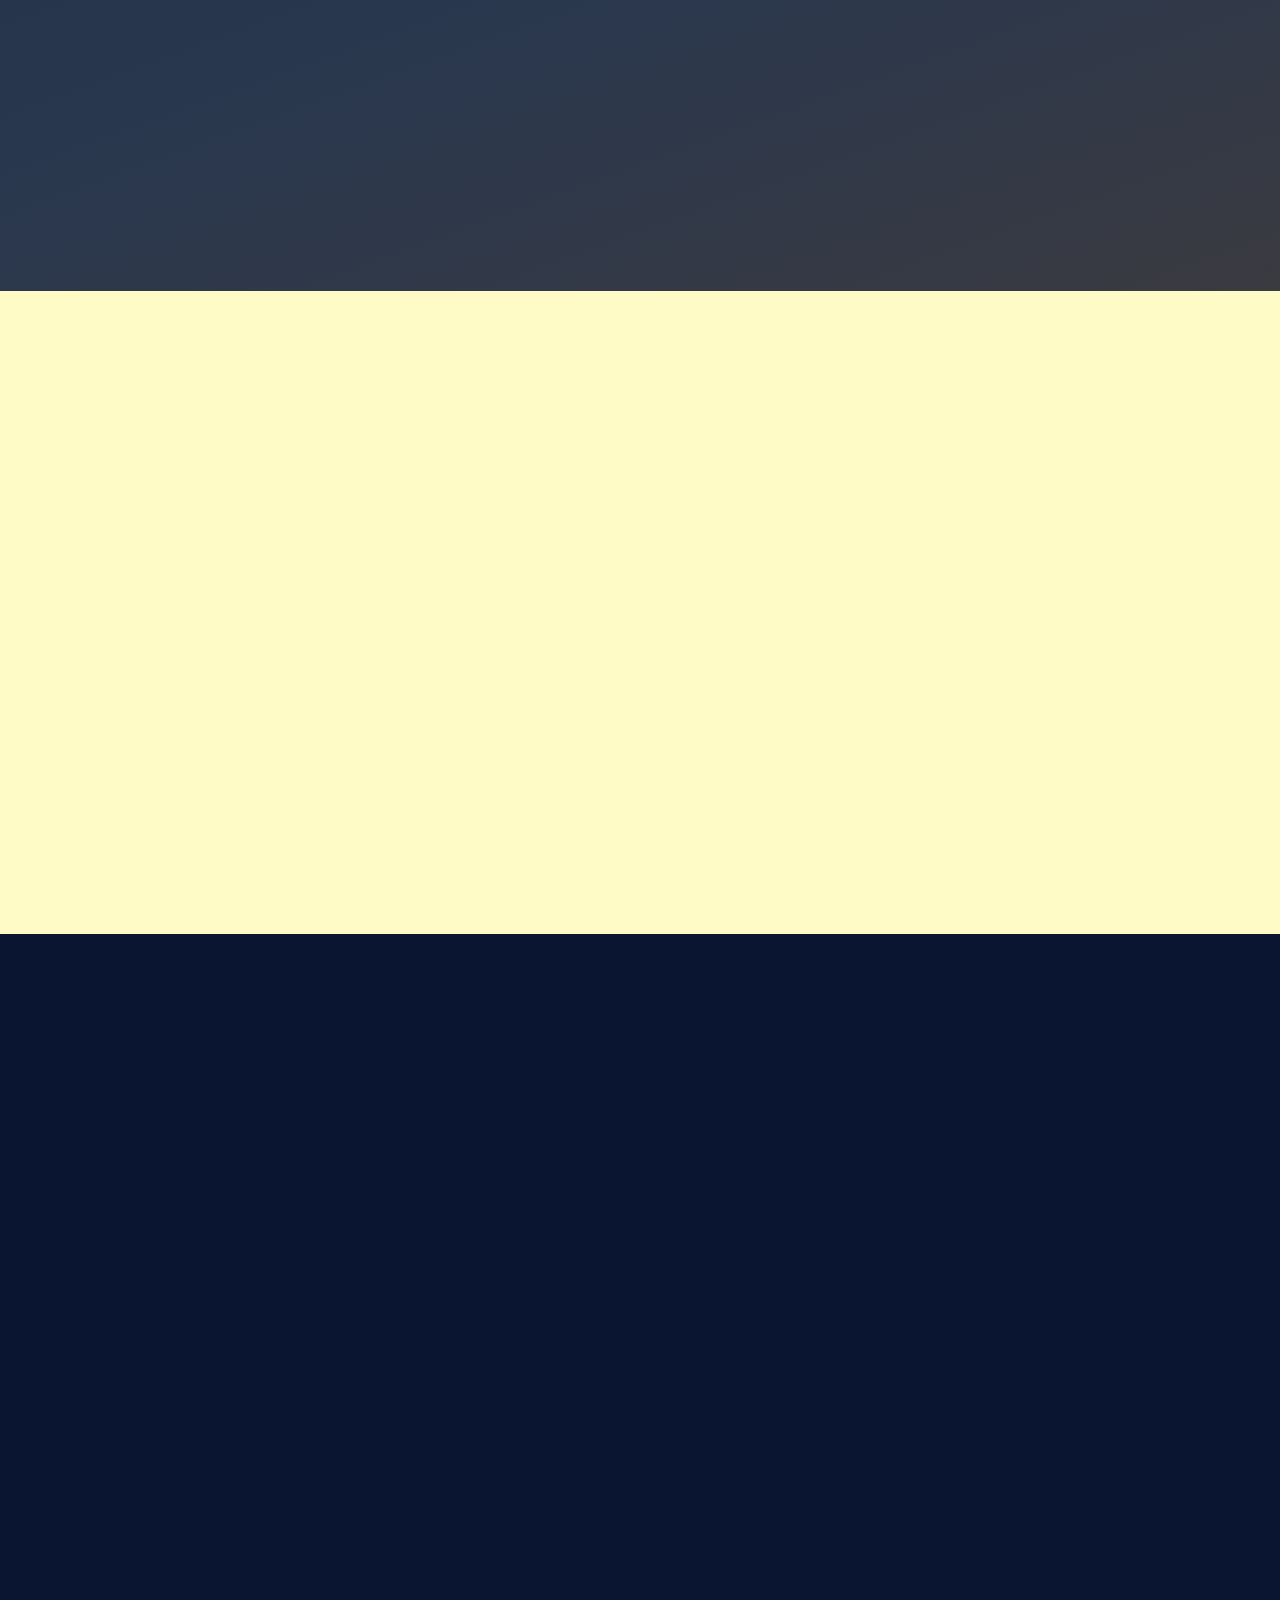
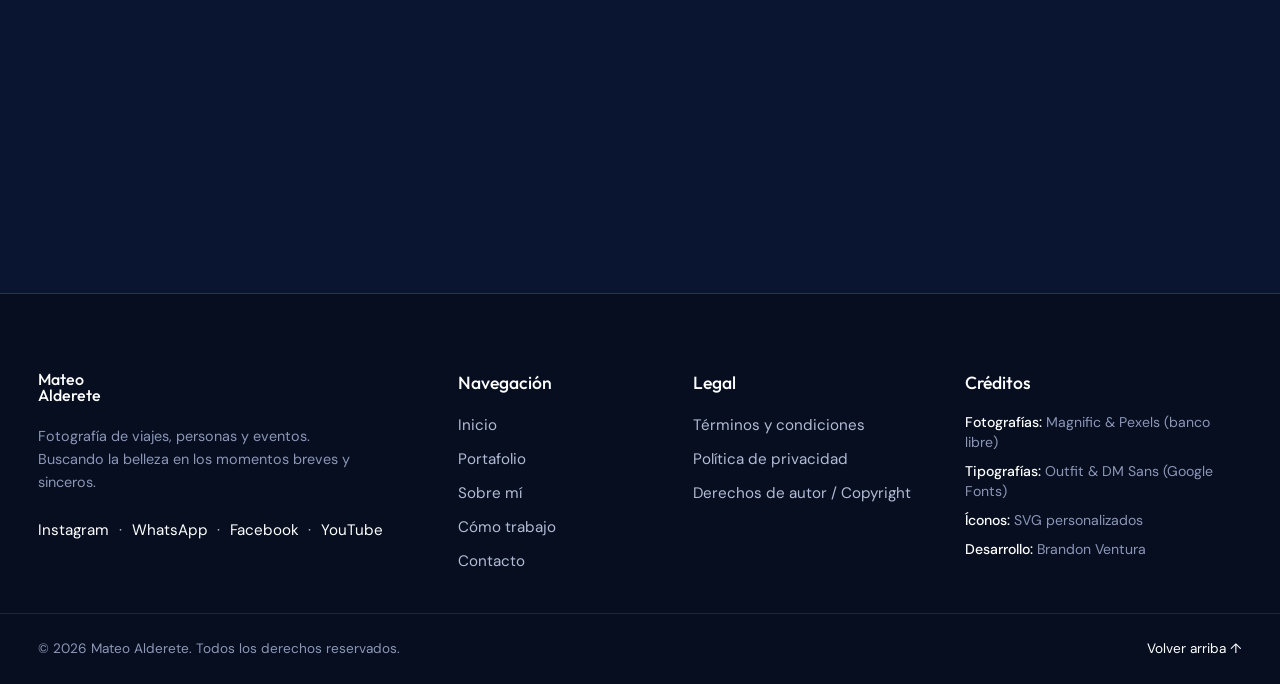
==== commit f81db1a6: "cambio de imagenes del portafolio en la seccion de tipos de eventos" ====
--- a/index.html
+++ b/index.html
@@ -64,7 +64,7 @@
       <div class="mosaico">
 
         <figure class="foto foto--1 foto--der marco">
-          <img src="img/img-portafolio/casamientos.webp" alt="Fotografía de casamientos">
+          <img src="img/img-portafolio/casamiento-2.webp" alt="Fotografía de casamientos">
           <figcaption class="foto__titulo">Casamientos</figcaption>
           <a class="foto__enlace" href="galeria.html?tema=casamientos" aria-label="Ver la galería de casamientos"></a>
         </figure>
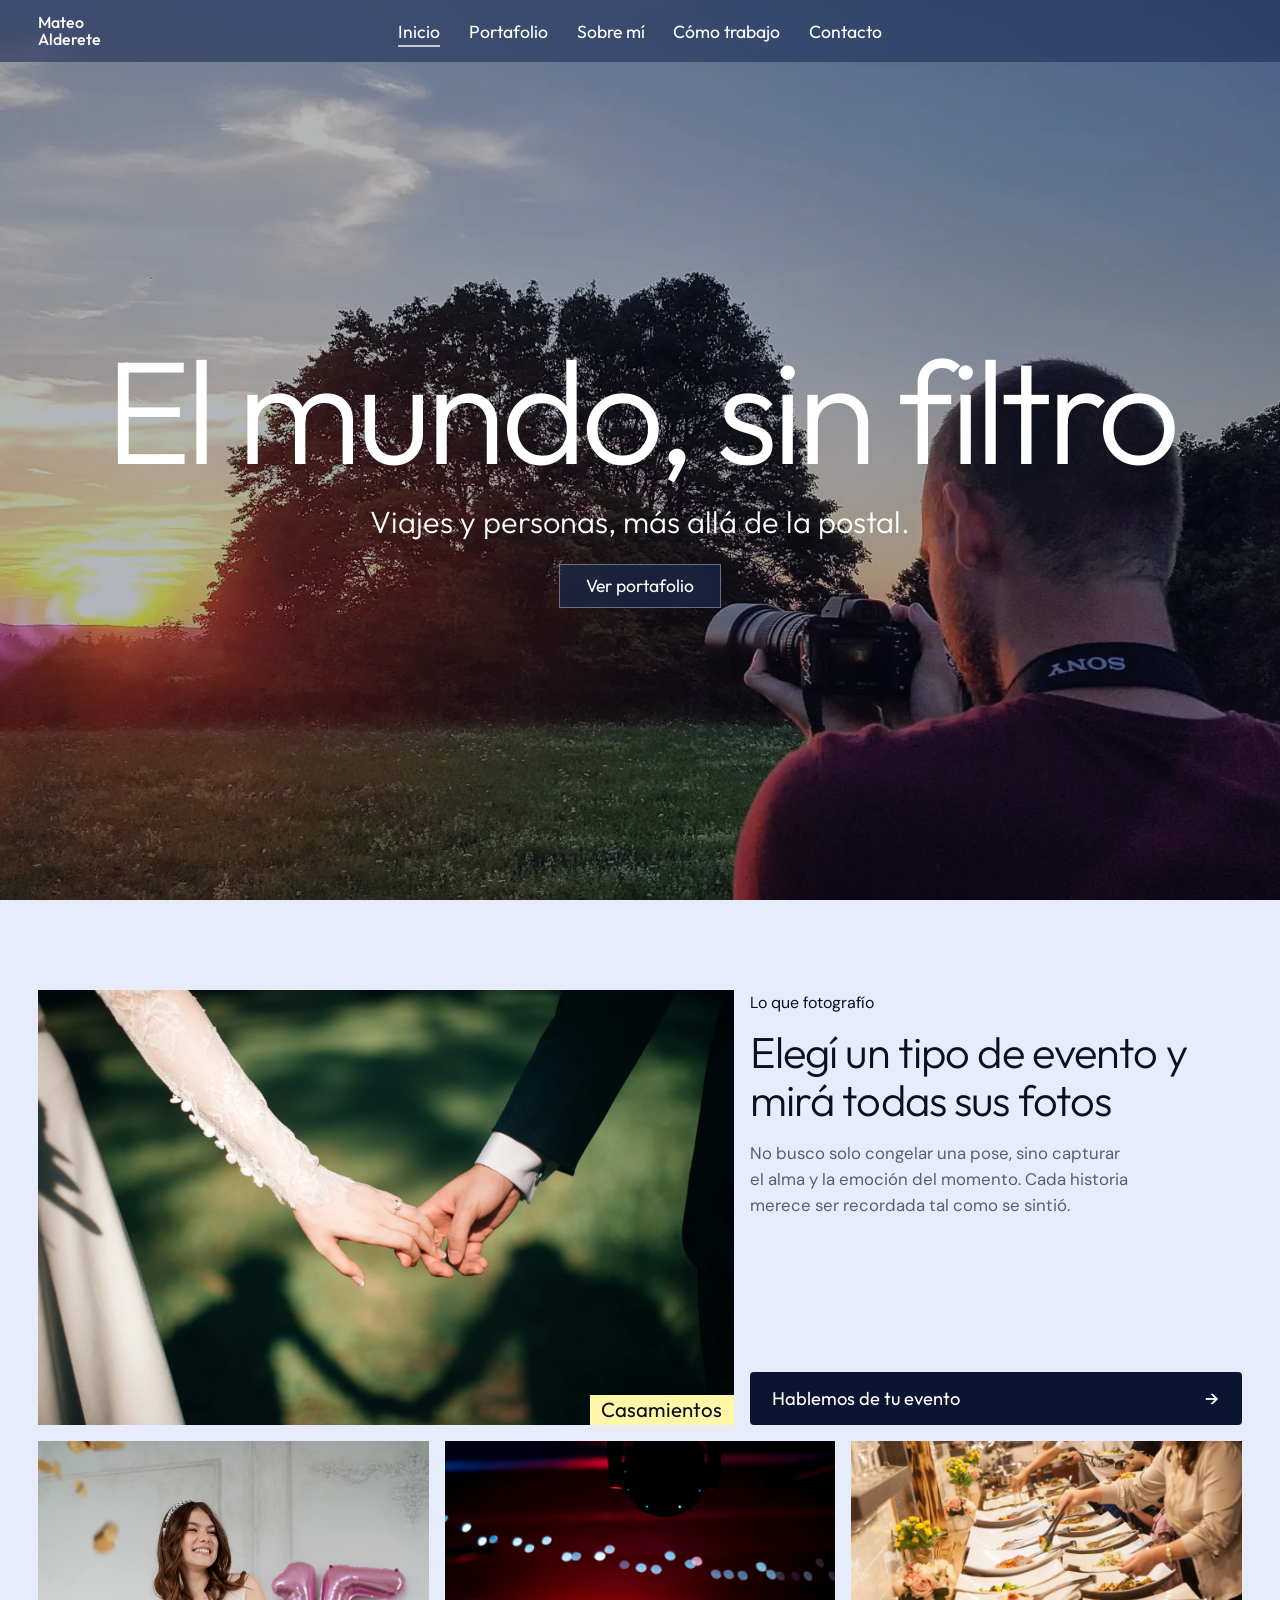
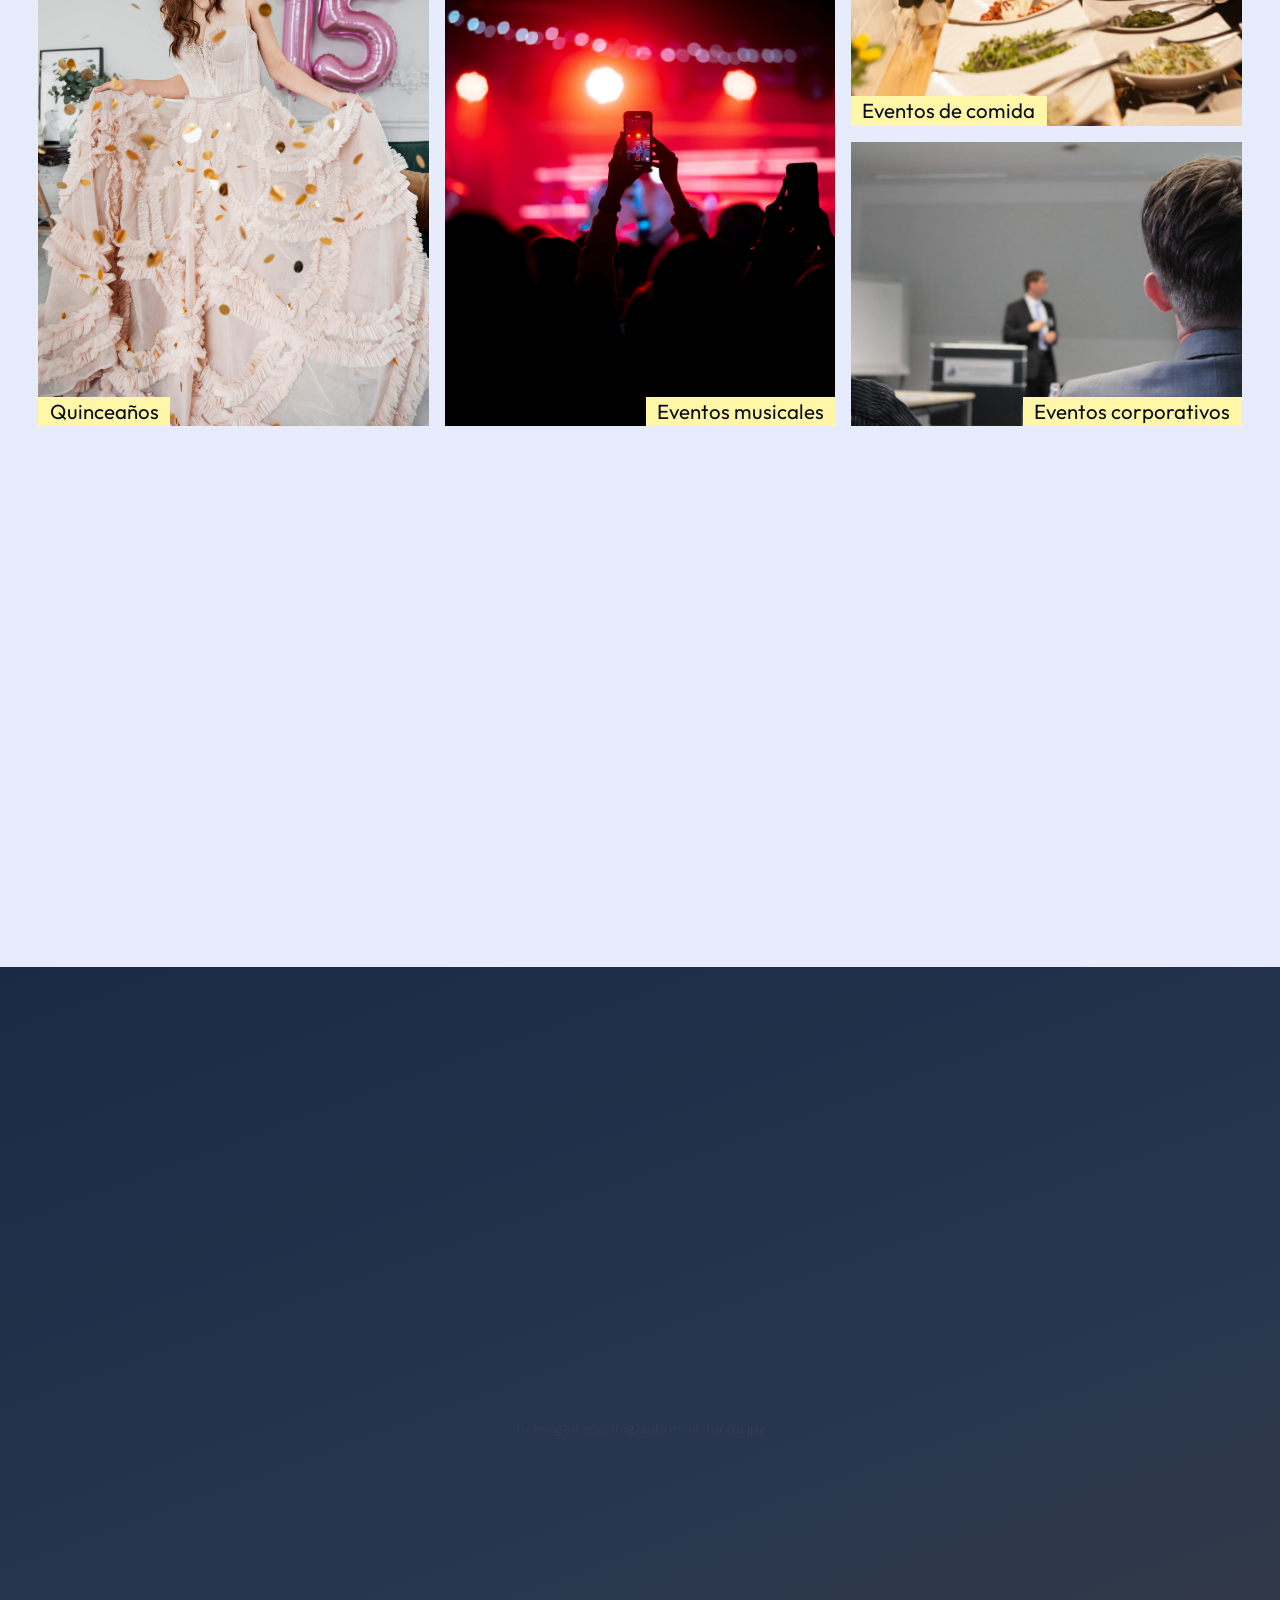
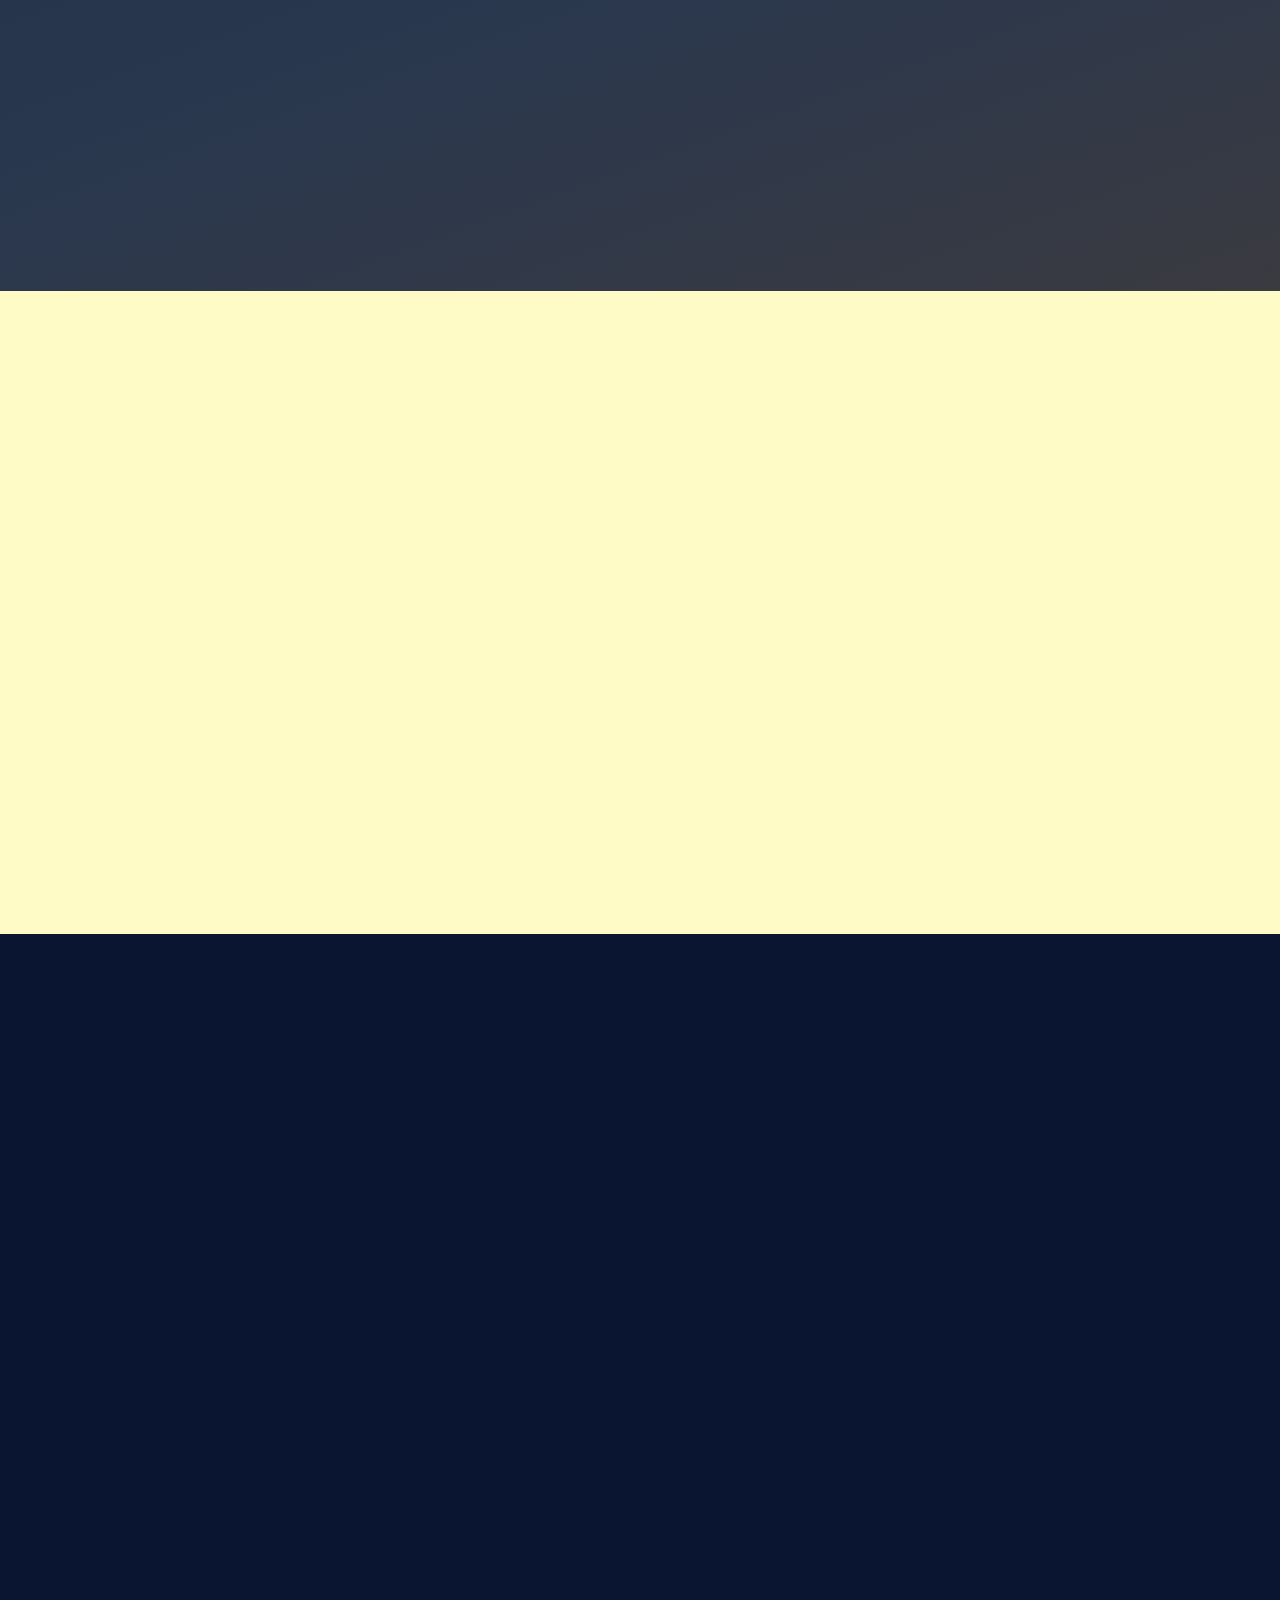
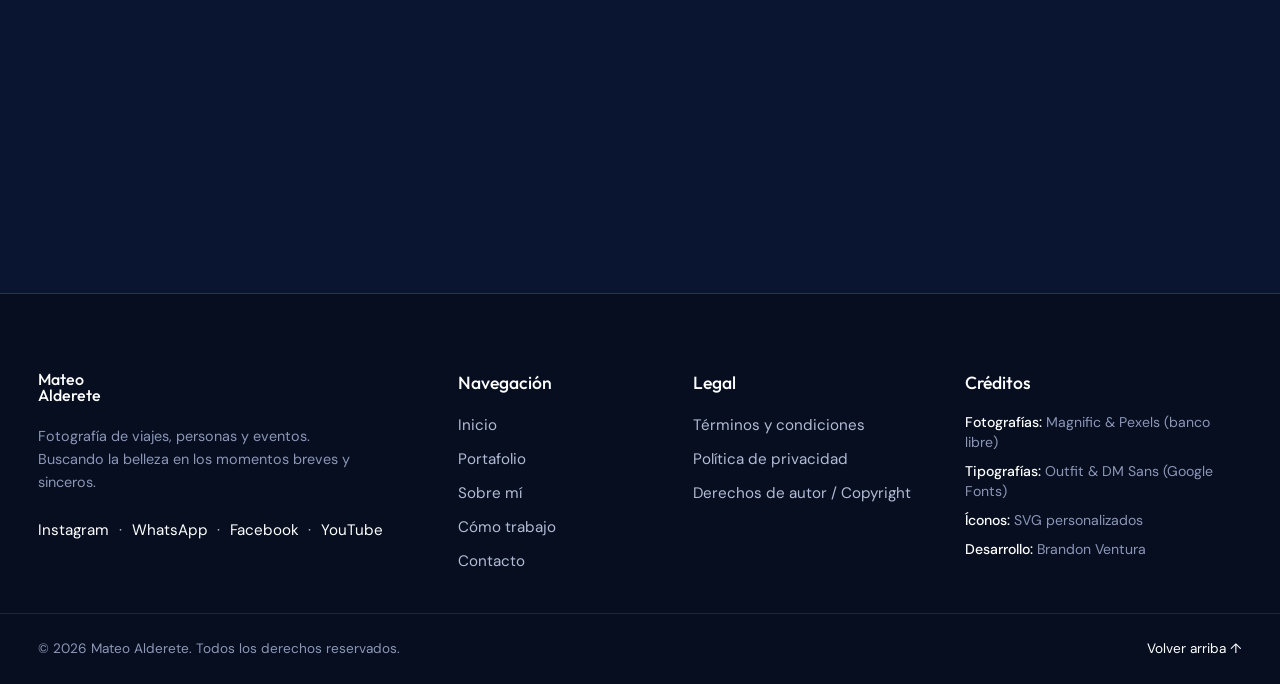
==== commit e20c832e: "se aplicaron otros cambios a la misma seccion de portafolio de eventos" ====
--- a/index.html
+++ b/index.html
@@ -100,13 +100,13 @@
         </figure>
       
         <figure class="foto foto--4 marco">
-          <img src="img/img-portafolio/eventos-comidas.webp" alt="Fotografía de eventos de comida" loading="lazy">
+          <img src="img/img-portafolio/eventos-comida-3.webp" alt="Fotografía de eventos de comida" loading="lazy">
           <figcaption class="foto__titulo">Eventos de comida</figcaption>
           <a class="foto__enlace" href="galeria.html?tema=comida" aria-label="Ver la galería de eventos de comida"></a>
         </figure>
       
         <figure class="foto foto--5 foto--der marco">
-          <img src="img/img-portafolio/eventos-corporativos.webp" alt="Fotografía de eventos corporativos" loading="lazy">
+          <img src="img/img-portafolio/evento-corporativo-2.webp" alt="Fotografía de eventos corporativos" loading="lazy">
           <figcaption class="foto__titulo">Eventos corporativos</figcaption>
           <a class="foto__enlace" href="galeria.html?tema=corporativos" aria-label="Ver la galería de eventos corporativos"></a>
         </figure>
